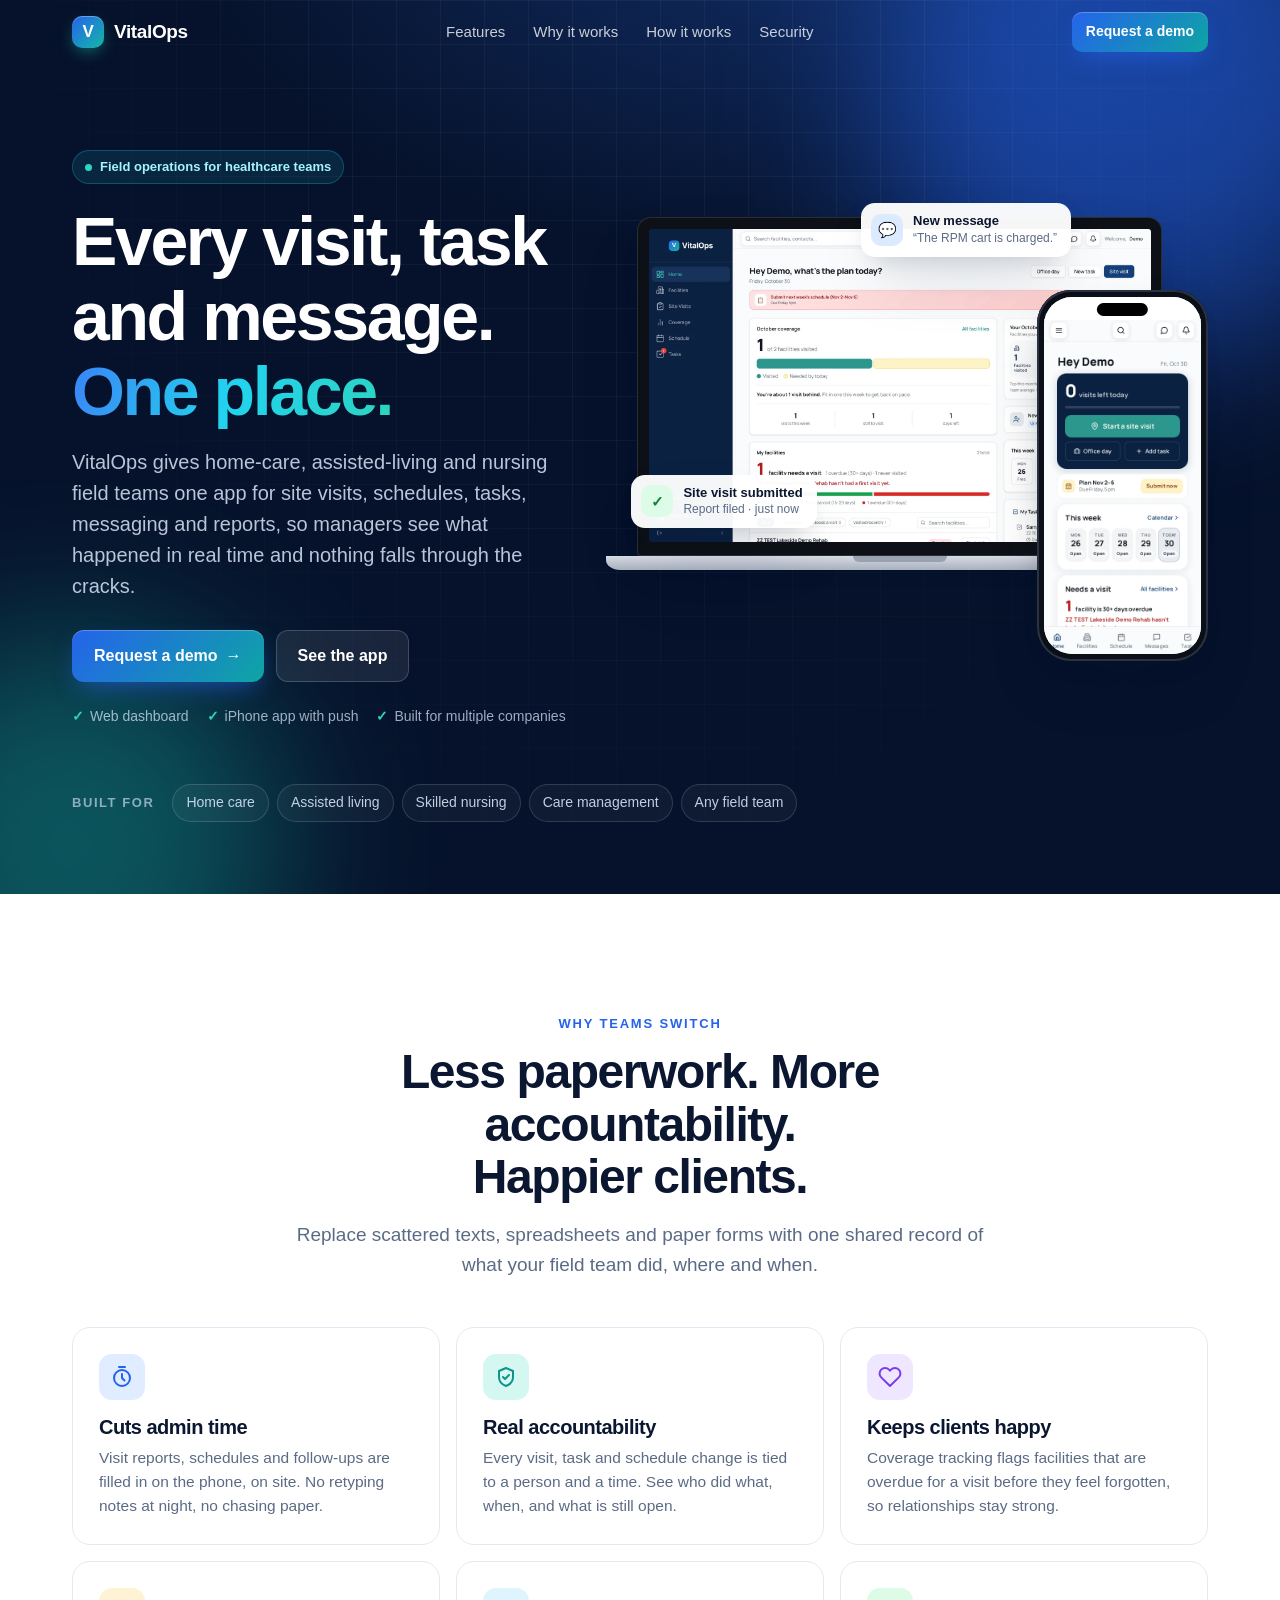
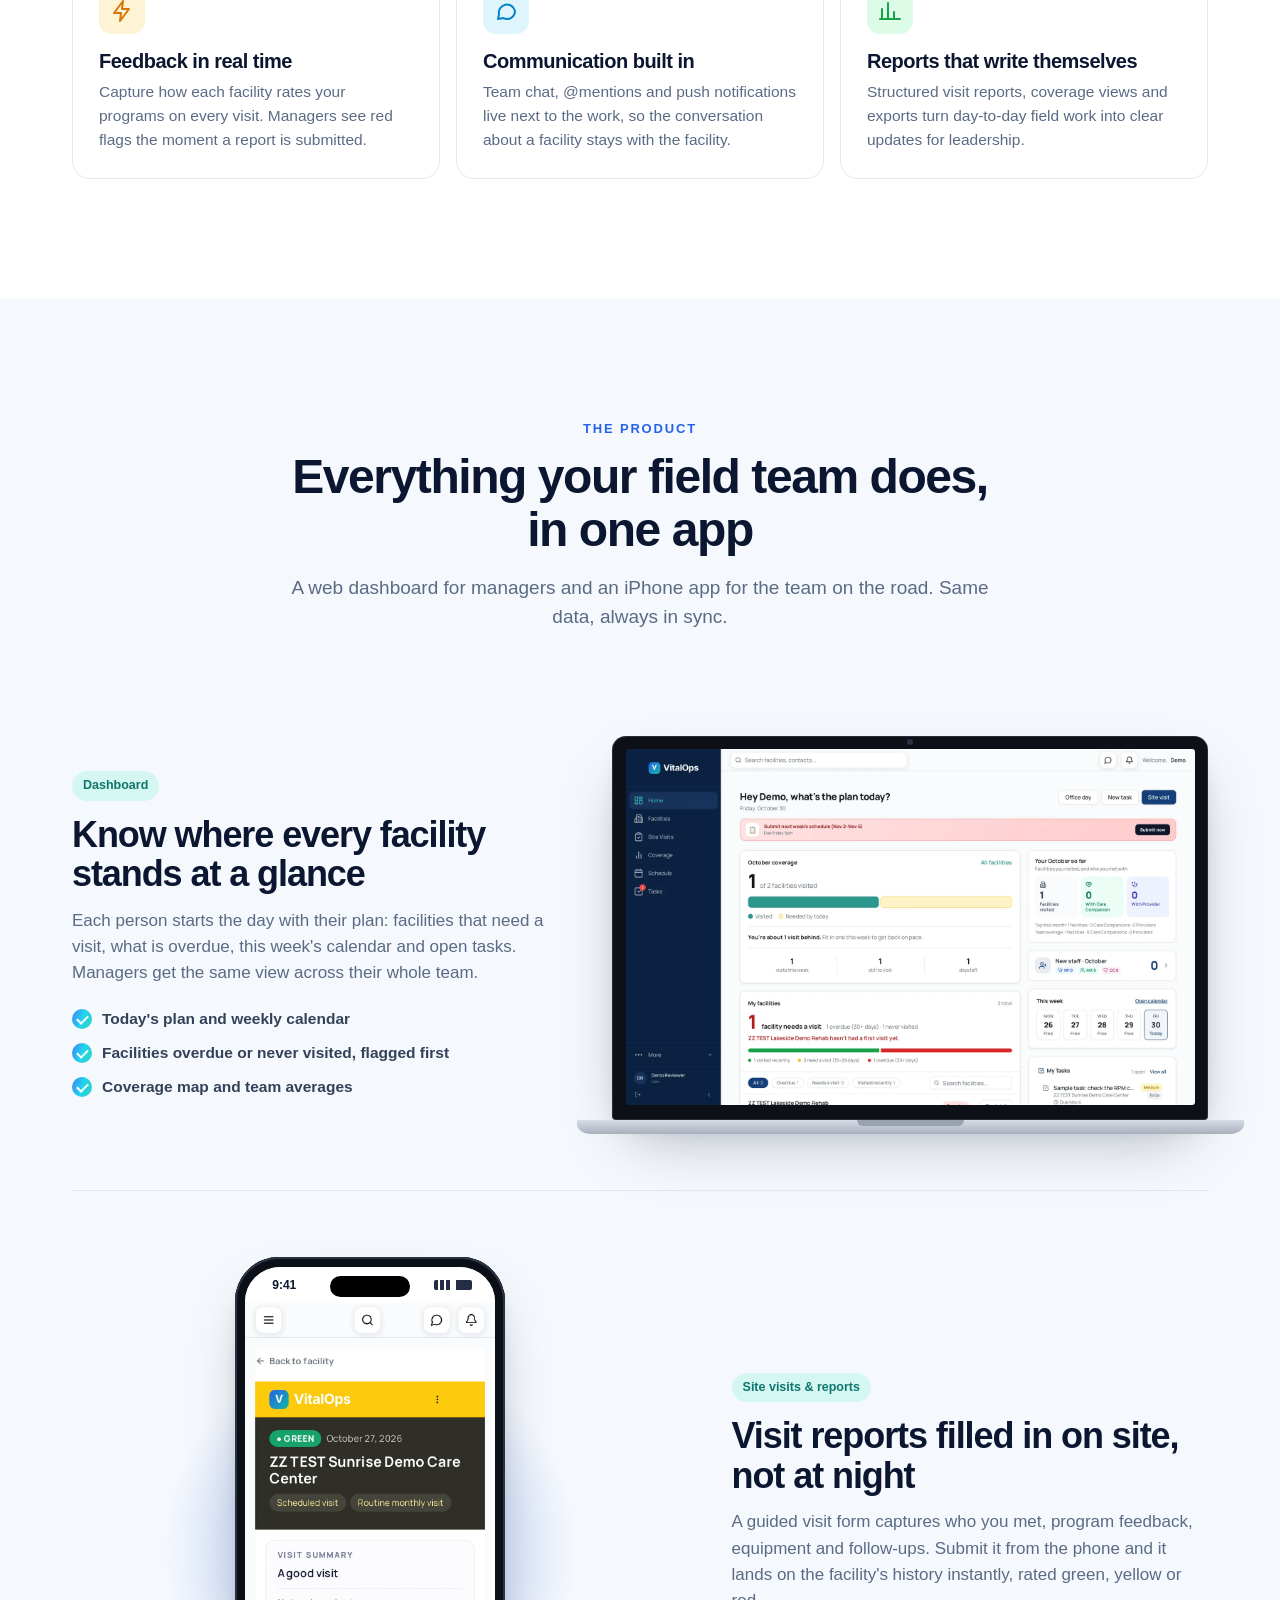
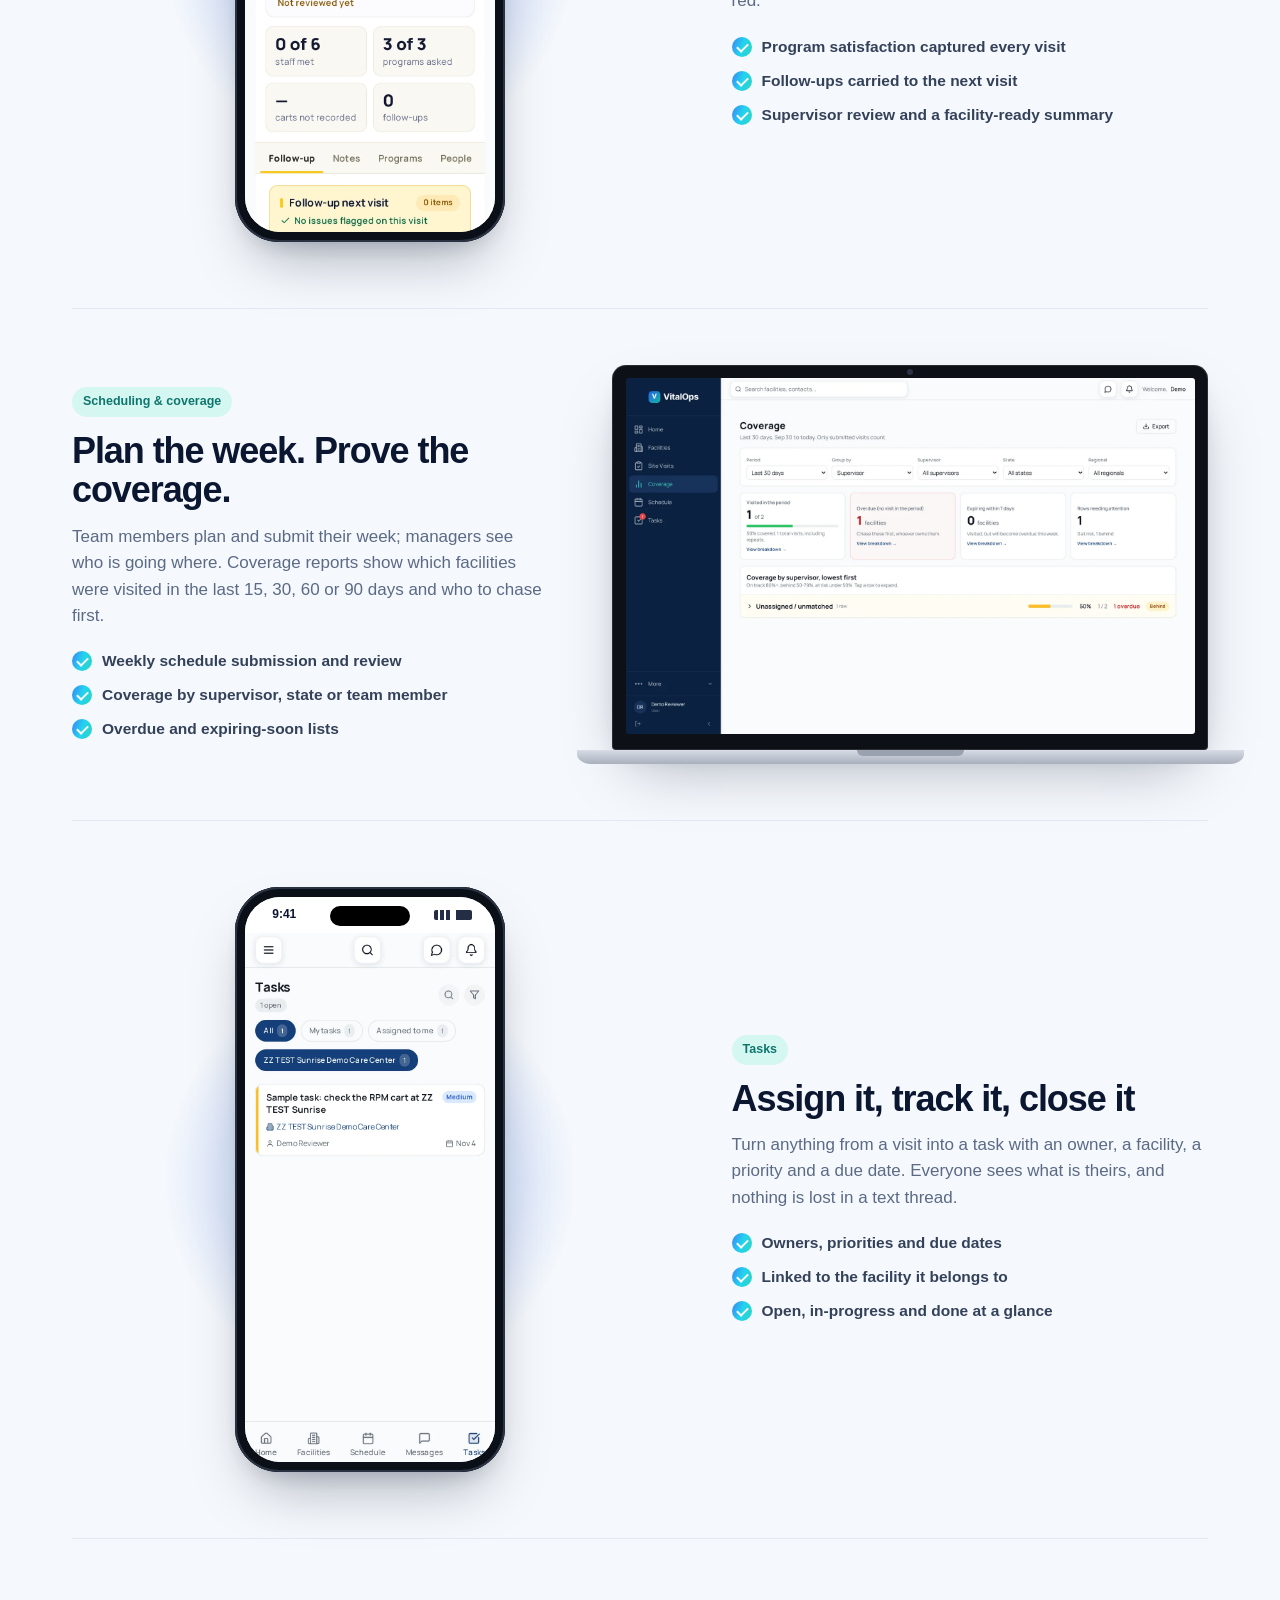
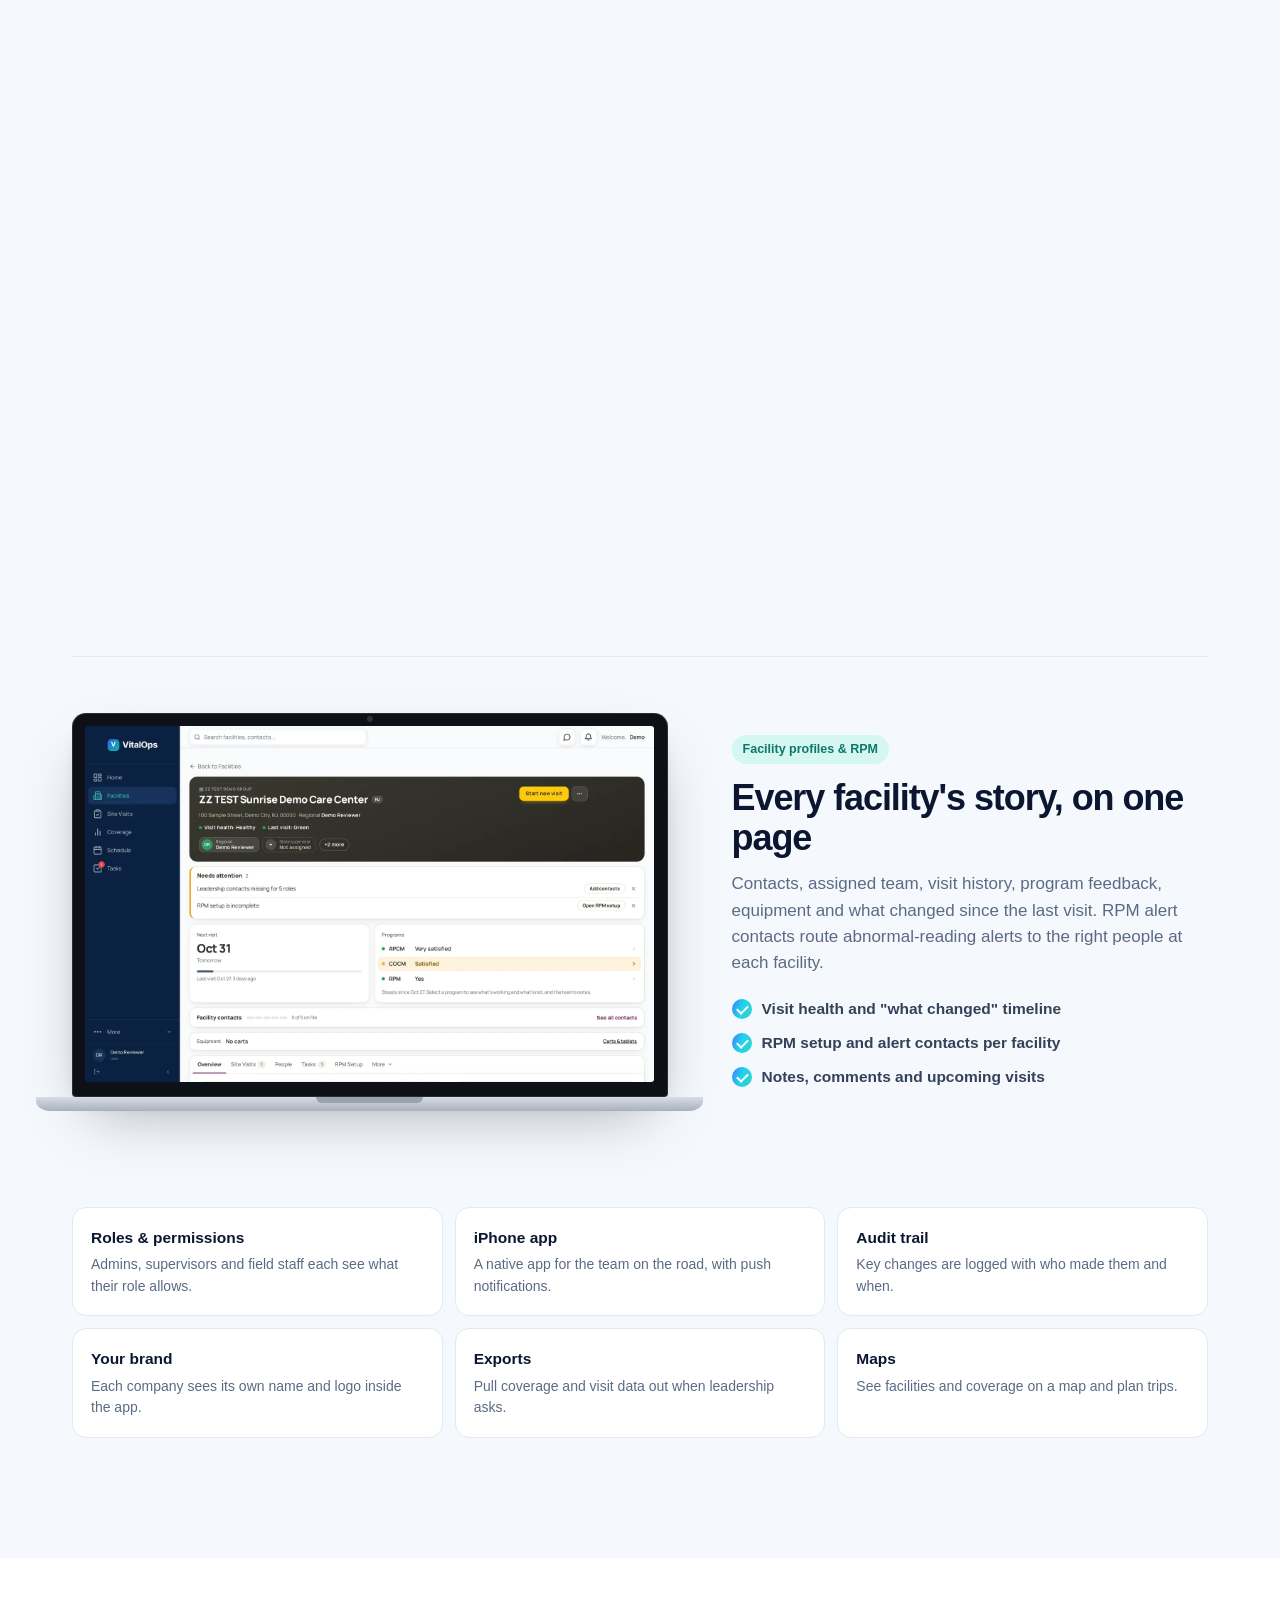
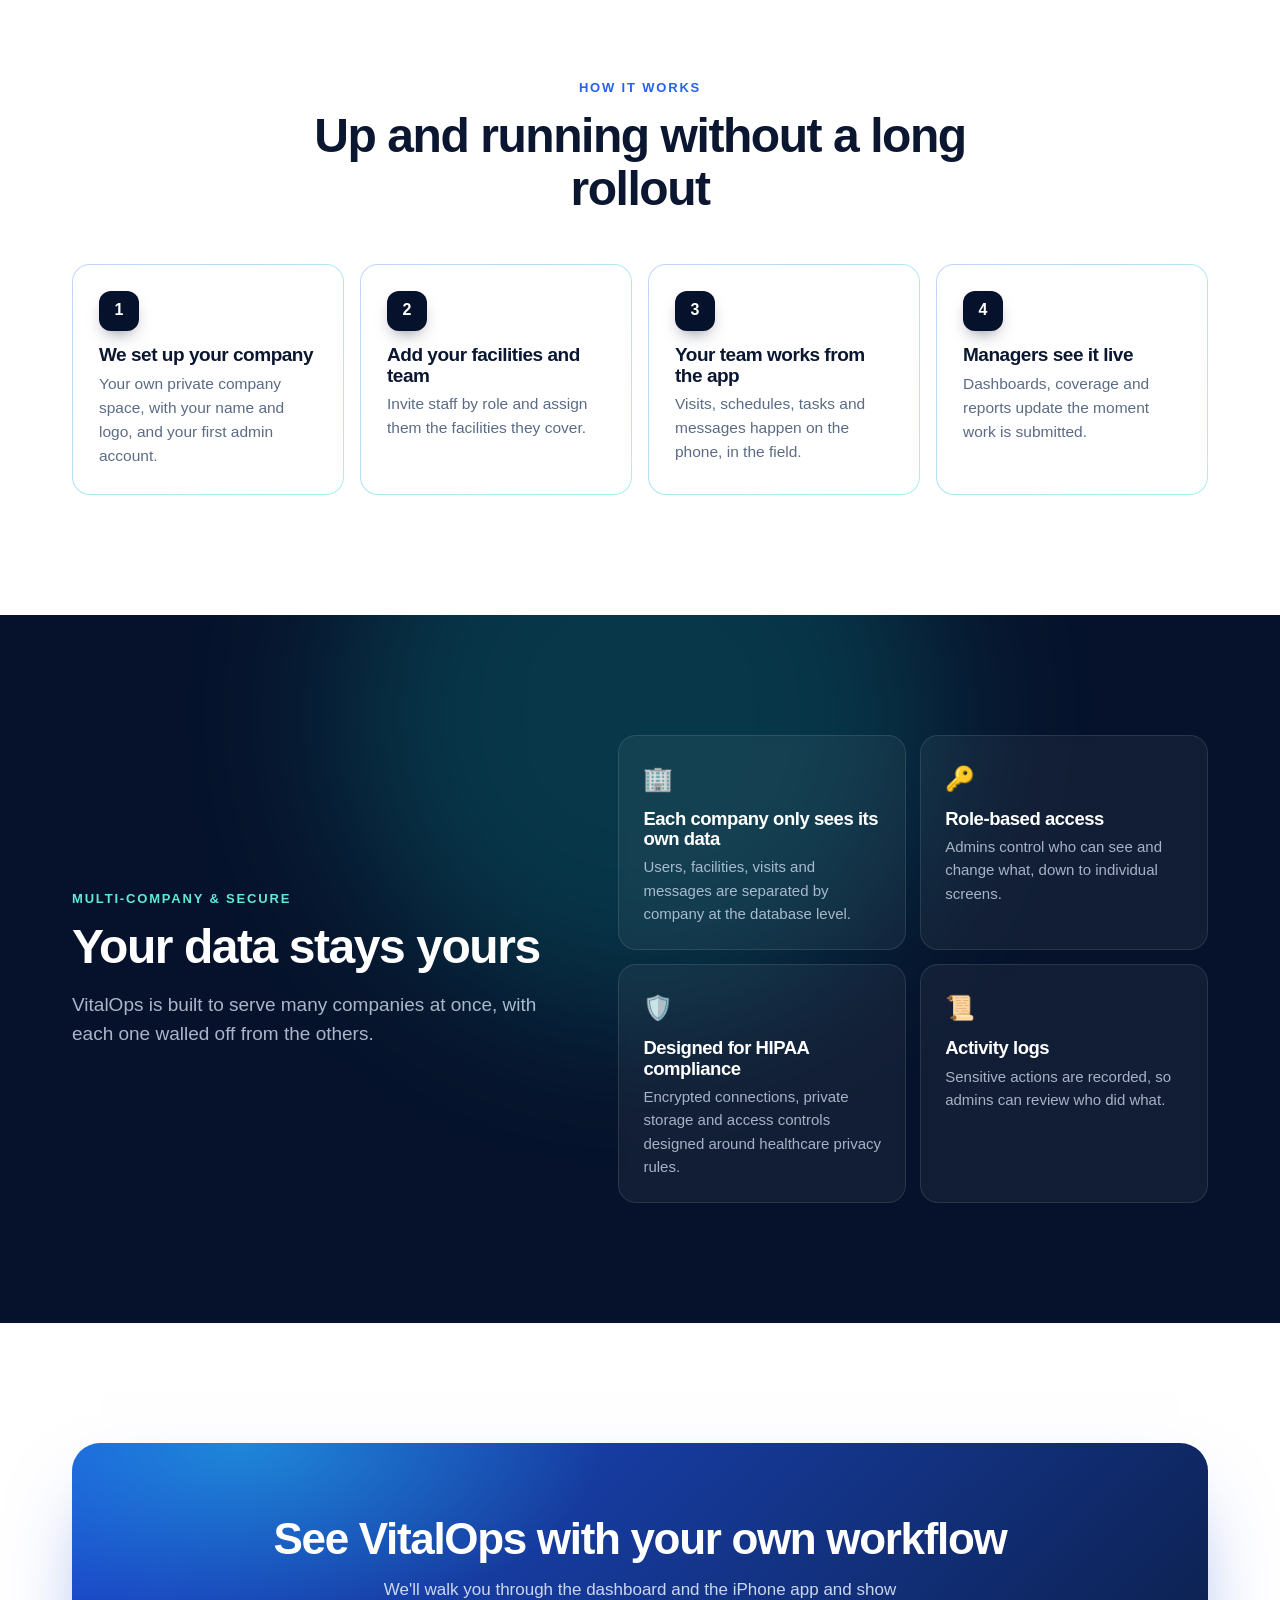
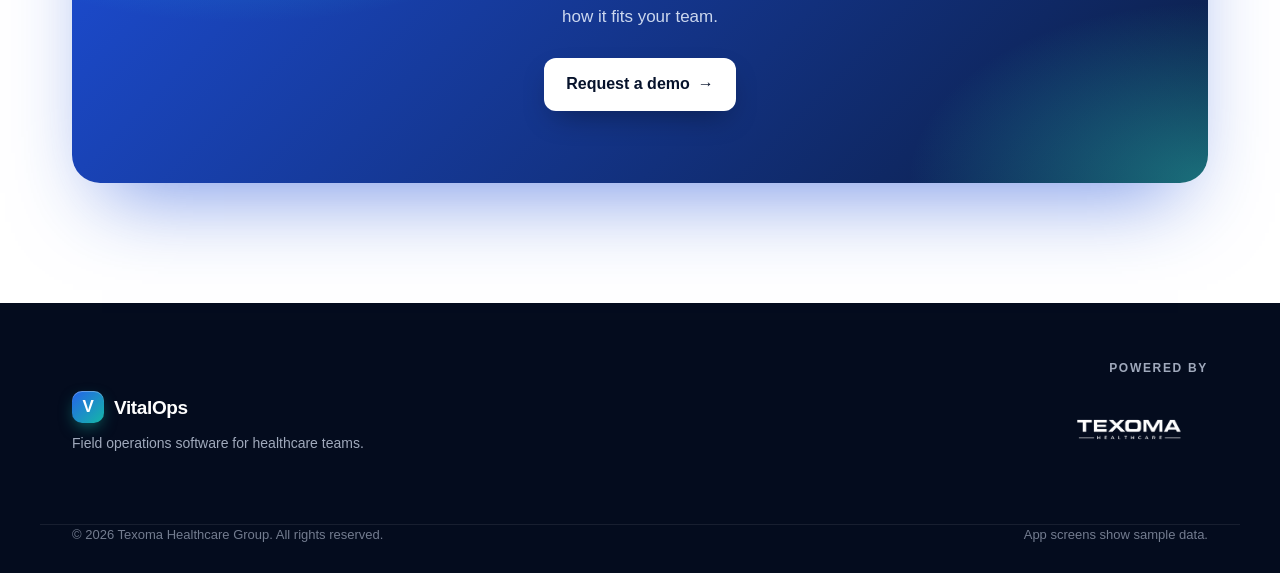
==== index.html @ dd28f668 "Marketing site" ====
<!doctype html>
<html lang="en">
<head>
<meta charset="utf-8">
<meta name="viewport" content="width=device-width, initial-scale=1, viewport-fit=cover">
<title>VitalOps — Field operations software for healthcare teams</title>
<meta name="description" content="VitalOps keeps site visits, schedules, tasks, messages and reports for healthcare field teams in one place. Powered by Texoma Healthcare Group.">
<meta property="og:title" content="Field operations software for healthcare teams">
<meta property="og:description" content="Site visits, schedules, tasks, messaging and reports for healthcare field teams, in one app.">
<meta property="og:image" content="https://shlomopinter-ops.github.io/vitalops-site/og.png">
<meta property="og:type" content="website">
<meta name="twitter:card" content="summary_large_image">
<meta name="theme-color" content="#06122b">
<link rel="icon" href="img/favicon.svg" type="image/svg+xml">
<link rel="stylesheet" href="styles.css">
<script src="config.js" defer></script>
<script src="script.js" defer></script>
</head>
<body>
<a class="skip" href="#main">Skip to content</a>

<header class="nav" id="top">
  <div class="wrap nav-in">
    <a class="brand" href="#top" aria-label="Home"><span class="mark" aria-hidden="true">V</span><span data-product>VitalOps</span></a>
    <nav class="nav-links" aria-label="Main">
      <a href="#features">Features</a>
      <a href="#benefits">Why it works</a>
      <a href="#how">How it works</a>
      <a href="#security">Security</a>
    </nav>
    <a class="btn btn-sm btn-primary js-demo" href="#demo">Request a demo</a>
  </div>
</header>

<main id="main">
<!-- HERO -->
<section class="hero">
  <div class="glow g1" aria-hidden="true"></div><div class="glow g2" aria-hidden="true"></div>
  <div class="grid-bg" aria-hidden="true"></div>
  <div class="wrap hero-in">
    <div class="hero-copy reveal">
      <p class="eyebrow"><span class="dot"></span>Field operations for healthcare teams</p>
      <h1>Every visit, task and message.<br><span class="grad">One place.</span></h1>
      <p class="lead"><span data-product>VitalOps</span> gives home-care, assisted-living and nursing field teams one app for site visits, schedules, tasks, messaging and reports, so managers see what happened in real time and nothing falls through the cracks.</p>
      <div class="cta-row">
        <a class="btn btn-primary js-demo" href="#demo">Request a demo <span aria-hidden="true">→</span></a>
        <a class="btn btn-ghost" href="#features">See the app</a>
      </div>
      <ul class="hero-points">
        <li>Web dashboard</li><li>iPhone app with push</li><li>Built for multiple companies</li>
      </ul>
    </div>
    <div class="hero-visual reveal d1">
      <figure class="laptop">
        <div class="laptop-screen"><img src="img/dash-home.webp" width="1600" height="1000" alt="The dashboard home screen: today's plan, monthly coverage, facilities that need a visit and open tasks"></div>
        <div class="laptop-base" aria-hidden="true"></div>
      </figure>
      <figure class="phone phone-hero">
        <div class="phone-screen"><div class="island" aria-hidden="true"></div><div class="status" aria-hidden="true"><span>9:41</span><span class="bars"></span></div><img src="img/m-home.webp" width="780" height="1688" alt="The iPhone app home screen with today's facilities and coverage"></div>
      </figure>
      <div class="float-card fc1" aria-hidden="true"><span class="fc-ic ok">✓</span><div><b>Site visit submitted</b><small>Report filed · just now</small></div></div>
      <div class="float-card fc2" aria-hidden="true"><span class="fc-ic msg">💬</span><div><b>New message</b><small>“The RPM cart is charged.”</small></div></div>
    </div>
  </div>
  <div class="wrap built-for reveal">
    <span>Built for</span>
    <ul><li>Home care</li><li>Assisted living</li><li>Skilled nursing</li><li>Care management</li><li>Any field team</li></ul>
  </div>
</section>

<!-- BENEFITS -->
<section class="section" id="benefits">
  <div class="wrap">
    <div class="head reveal">
      <p class="kicker">Why teams switch</p>
      <h2>Less paperwork. More accountability.<br class="br-d"> Happier clients.</h2>
      <p class="sub">Replace scattered texts, spreadsheets and paper forms with one shared record of what your field team did, where and when.</p>
    </div>
    <div class="benefits">
      <article class="b-card reveal">
        <div class="ic ic-blue" aria-hidden="true"><svg viewBox="0 0 24 24"><circle cx="12" cy="13" r="8"/><path d="M12 9v4l2.5 2.5M9 2h6"/></svg></div>
        <h3>Cuts admin time</h3>
        <p>Visit reports, schedules and follow-ups are filled in on the phone, on site. No retyping notes at night, no chasing paper.</p>
      </article>
      <article class="b-card reveal d1">
        <div class="ic ic-teal" aria-hidden="true"><svg viewBox="0 0 24 24"><path d="M9 12l2 2 4-4"/><path d="M12 3l7 3v6c0 4.5-3 7.5-7 9-4-1.5-7-4.5-7-9V6z"/></svg></div>
        <h3>Real accountability</h3>
        <p>Every visit, task and schedule change is tied to a person and a time. See who did what, when, and what is still open.</p>
      </article>
      <article class="b-card reveal d2">
        <div class="ic ic-violet" aria-hidden="true"><svg viewBox="0 0 24 24"><path d="M20.8 4.6a5.5 5.5 0 0 0-7.8 0L12 5.7l-1-1.1a5.5 5.5 0 1 0-7.8 7.8L12 21l8.8-8.6a5.5 5.5 0 0 0 0-7.8z"/></svg></div>
        <h3>Keeps clients happy</h3>
        <p>Coverage tracking flags facilities that are overdue for a visit before they feel forgotten, so relationships stay strong.</p>
      </article>
      <article class="b-card reveal">
        <div class="ic ic-amber" aria-hidden="true"><svg viewBox="0 0 24 24"><path d="M13 2L4 14h7l-1 8 9-12h-7z"/></svg></div>
        <h3>Feedback in real time</h3>
        <p>Capture how each facility rates your programs on every visit. Managers see red flags the moment a report is submitted.</p>
      </article>
      <article class="b-card reveal d1">
        <div class="ic ic-sky" aria-hidden="true"><svg viewBox="0 0 24 24"><path d="M21 12a8 8 0 0 1-11.6 7.1L4 20l1-4.6A8 8 0 1 1 21 12z"/></svg></div>
        <h3>Communication built in</h3>
        <p>Team chat, @mentions and push notifications live next to the work, so the conversation about a facility stays with the facility.</p>
      </article>
      <article class="b-card reveal d2">
        <div class="ic ic-green" aria-hidden="true"><svg viewBox="0 0 24 24"><path d="M4 20V10M10 20V4M16 20v-7M22 20H2"/></svg></div>
        <h3>Reports that write themselves</h3>
        <p>Structured visit reports, coverage views and exports turn day-to-day field work into clear updates for leadership.</p>
      </article>
    </div>
  </div>
</section>

<!-- FEATURES -->
<section class="section section-alt" id="features">
  <div class="wrap">
    <div class="head reveal">
      <p class="kicker">The product</p>
      <h2>Everything your field team does, in one app</h2>
      <p class="sub">A web dashboard for managers and an iPhone app for the team on the road. Same data, always in sync.</p>
    </div>

    <div class="feature">
      <div class="f-copy reveal">
        <span class="tag">Dashboard</span>
        <h3>Know where every facility stands at a glance</h3>
        <p>Each person starts the day with their plan: facilities that need a visit, what is overdue, this week's calendar and open tasks. Managers get the same view across their whole team.</p>
        <ul class="checks"><li>Today's plan and weekly calendar</li><li>Facilities overdue or never visited, flagged first</li><li>Coverage map and team averages</li></ul>
      </div>
      <figure class="laptop f-media reveal d1"><div class="laptop-screen"><img loading="lazy" src="img/dash-home.webp" width="1600" height="1000" alt="Dashboard showing coverage progress, facilities needing a visit and this week's calendar"></div><div class="laptop-base" aria-hidden="true"></div></figure>
    </div>

    <div class="feature rev">
      <div class="f-copy reveal">
        <span class="tag">Site visits &amp; reports</span>
        <h3>Visit reports filled in on site, not at night</h3>
        <p>A guided visit form captures who you met, program feedback, equipment and follow-ups. Submit it from the phone and it lands on the facility's history instantly, rated green, yellow or red.</p>
        <ul class="checks"><li>Program satisfaction captured every visit</li><li>Follow-ups carried to the next visit</li><li>Supervisor review and a facility-ready summary</li></ul>
      </div>
      <div class="f-media phones reveal d1">
        <figure class="phone"><div class="phone-screen"><div class="island" aria-hidden="true"></div><div class="status" aria-hidden="true"><span>9:41</span><span class="bars"></span></div><img loading="lazy" src="img/m-report.webp" width="780" height="1688" alt="A submitted site visit report rated green with program feedback"></div></figure>
      </div>
    </div>

    <div class="feature">
      <div class="f-copy reveal">
        <span class="tag">Scheduling &amp; coverage</span>
        <h3>Plan the week. Prove the coverage.</h3>
        <p>Team members plan and submit their week; managers see who is going where. Coverage reports show which facilities were visited in the last 15, 30, 60 or 90 days and who to chase first.</p>
        <ul class="checks"><li>Weekly schedule submission and review</li><li>Coverage by supervisor, state or team member</li><li>Overdue and expiring-soon lists</li></ul>
      </div>
      <figure class="laptop f-media reveal d1"><div class="laptop-screen"><img loading="lazy" src="img/dash-coverage.webp" width="1600" height="1000" alt="Coverage report showing facilities visited in the last 30 days and overdue facilities"></div><div class="laptop-base" aria-hidden="true"></div></figure>
    </div>

    <div class="feature rev">
      <div class="f-copy reveal">
        <span class="tag">Tasks</span>
        <h3>Assign it, track it, close it</h3>
        <p>Turn anything from a visit into a task with an owner, a facility, a priority and a due date. Everyone sees what is theirs, and nothing is lost in a text thread.</p>
        <ul class="checks"><li>Owners, priorities and due dates</li><li>Linked to the facility it belongs to</li><li>Open, in-progress and done at a glance</li></ul>
      </div>
      <div class="f-media phones reveal d1">
        <figure class="phone"><div class="phone-screen"><div class="island" aria-hidden="true"></div><div class="status" aria-hidden="true"><span>9:41</span><span class="bars"></span></div><img loading="lazy" src="img/m-tasks.webp" width="780" height="1688" alt="The tasks list on iPhone"></div></figure>
      </div>
    </div>

    <div class="feature">
      <div class="f-copy reveal">
        <span class="tag">Messaging &amp; notifications</span>
        <h3>Team chat and push alerts, right next to the work</h3>
        <p>Direct messages, @mentions on a facility, and notifications when something needs you. On iPhone, push notifications arrive like any text, and you can reply straight from the notification.</p>
        <ul class="checks"><li>One-to-one and team messaging</li><li>@mentions and comments on facilities</li><li>iPhone push notifications with quick reply</li></ul>
      </div>
      <div class="f-media phones reveal d1">
        <figure class="phone"><div class="phone-screen"><div class="island" aria-hidden="true"></div><div class="status" aria-hidden="true"><span>9:41</span><span class="bars"></span></div><img loading="lazy" src="img/m-messages.webp" width="780" height="1688" alt="A message thread in the iPhone app"></div></figure>
        <div class="push" aria-hidden="true"><span class="push-app"><span class="mark mark-xs">V</span></span><div><b><span data-product>VitalOps</span></b><small>now</small><p><strong>Sam Sample</strong> The sample RPM cart is charged.</p></div></div>
      </div>
    </div>

    <div class="feature rev">
      <div class="f-copy reveal">
        <span class="tag">Facility profiles &amp; RPM</span>
        <h3>Every facility's story, on one page</h3>
        <p>Contacts, assigned team, visit history, program feedback, equipment and what changed since the last visit. RPM alert contacts route abnormal-reading alerts to the right people at each facility.</p>
        <ul class="checks"><li>Visit health and "what changed" timeline</li><li>RPM setup and alert contacts per facility</li><li>Notes, comments and upcoming visits</li></ul>
      </div>
      <figure class="laptop f-media reveal d1"><div class="laptop-screen"><img loading="lazy" src="img/dash-facility.webp" width="1600" height="1000" alt="A facility profile with visit health, assigned team, programs and RPM setup"></div><div class="laptop-base" aria-hidden="true"></div></figure>
    </div>

    <div class="mini-grid">
      <div class="mini reveal"><b>Roles &amp; permissions</b><p>Admins, supervisors and field staff each see what their role allows.</p></div>
      <div class="mini reveal d1"><b>iPhone app</b><p>A native app for the team on the road, with push notifications.</p></div>
      <div class="mini reveal d2"><b>Audit trail</b><p>Key changes are logged with who made them and when.</p></div>
      <div class="mini reveal"><b>Your brand</b><p>Each company sees its own name and logo inside the app.</p></div>
      <div class="mini reveal d1"><b>Exports</b><p>Pull coverage and visit data out when leadership asks.</p></div>
      <div class="mini reveal d2"><b>Maps</b><p>See facilities and coverage on a map and plan trips.</p></div>
    </div>
  </div>
</section>

<!-- HOW IT WORKS -->
<section class="section" id="how">
  <div class="wrap">
    <div class="head reveal">
      <p class="kicker">How it works</p>
      <h2>Up and running without a long rollout</h2>
    </div>
    <ol class="steps">
      <li class="step reveal"><span class="num">1</span><h3>We set up your company</h3><p>Your own private company space, with your name and logo, and your first admin account.</p></li>
      <li class="step reveal d1"><span class="num">2</span><h3>Add your facilities and team</h3><p>Invite staff by role and assign them the facilities they cover.</p></li>
      <li class="step reveal d2"><span class="num">3</span><h3>Your team works from the app</h3><p>Visits, schedules, tasks and messages happen on the phone, in the field.</p></li>
      <li class="step reveal d3"><span class="num">4</span><h3>Managers see it live</h3><p>Dashboards, coverage and reports update the moment work is submitted.</p></li>
    </ol>
  </div>
</section>

<!-- SECURITY -->
<section class="section section-dark" id="security">
  <div class="glow g3" aria-hidden="true"></div>
  <div class="wrap sec-in">
    <div class="sec-copy reveal">
      <p class="kicker light">Multi-company &amp; secure</p>
      <h2>Your data stays yours</h2>
      <p class="sub light"><span data-product>VitalOps</span> is built to serve many companies at once, with each one walled off from the others.</p>
    </div>
    <div class="sec-grid">
      <div class="sec-card reveal"><span class="sec-ic">🏢</span><h3>Each company only sees its own data</h3><p>Users, facilities, visits and messages are separated by company at the database level.</p></div>
      <div class="sec-card reveal d1"><span class="sec-ic">🔑</span><h3>Role-based access</h3><p>Admins control who can see and change what, down to individual screens.</p></div>
      <div class="sec-card reveal d2"><span class="sec-ic">🛡️</span><h3>Designed for HIPAA compliance</h3><p>Encrypted connections, private storage and access controls designed around healthcare privacy rules.</p></div>
      <div class="sec-card reveal d3"><span class="sec-ic">📜</span><h3>Activity logs</h3><p>Sensitive actions are recorded, so admins can review who did what.</p></div>
    </div>
  </div>
</section>

<!-- CTA -->
<section class="section cta" id="demo">
  <div class="wrap">
    <div class="cta-card reveal">
      <h2>See <span data-product>VitalOps</span> with your own workflow</h2>
      <p>We'll walk you through the dashboard and the iPhone app and show how it fits your team.</p>
      <a class="btn btn-white js-demo js-demo-main" href="#demo">Request a demo <span aria-hidden="true">→</span></a>
      <p class="cta-note" id="demo-note" hidden>Demo booking opens soon.</p>
    </div>
  </div>
</section>
</main>

<footer class="footer">
  <div class="wrap foot-in">
    <div class="foot-brand">
      <a class="brand brand-light" href="#top"><span class="mark" aria-hidden="true">V</span><span data-product>VitalOps</span></a>
      <p>Field operations software for healthcare teams.</p>
    </div>
    <div class="powered">
      <span>Powered by</span>
      <img src="img/texoma-logo-white.png" width="360" height="245" alt="Texoma Healthcare Group">
      <span class="powered-name" data-powered>Texoma Healthcare Group</span>
    </div>
  </div>
  <div class="wrap foot-bottom"><span>© <span id="yr">2026</span> <span data-powered>Texoma Healthcare Group</span>. All rights reserved.</span><span>App screens show sample data.</span></div>
</footer>
</body>
</html>
---- styles.css ----
:root{
  --ink:#0b1630; --ink2:#334159; --mut:#5b6b85; --line:#e3e9f2; --bg:#ffffff; --bg2:#f5f8fc;
  --navy:#06122b; --navy2:#0b1d42; --blue:#2563eb; --blue2:#3b82f6; --teal:#14b8a6; --cyan:#22d3ee;
  --grad:linear-gradient(110deg,#3b82f6 0%,#22d3ee 50%,#2dd4bf 100%);
  --r:18px; --shadow:0 30px 60px -20px rgba(6,18,43,.35),0 12px 24px -12px rgba(6,18,43,.2);
}
*{box-sizing:border-box}
html{scroll-behavior:smooth;-webkit-text-size-adjust:100%}
body{margin:0;font-family:-apple-system,BlinkMacSystemFont,"SF Pro Text","Segoe UI",Inter,Roboto,Helvetica,Arial,sans-serif;color:var(--ink);background:var(--bg);line-height:1.55;-webkit-font-smoothing:antialiased;overflow-x:hidden}
img{max-width:100%;display:block}
a{color:inherit}
h1,h2,h3{letter-spacing:-.025em;line-height:1.1;margin:0}
p{margin:0}
.wrap{width:100%;max-width:1200px;margin:0 auto;padding:0 20px}
.skip{position:absolute;left:-999px;top:8px;background:#fff;color:var(--ink);padding:8px 12px;border-radius:8px;z-index:100}
.skip:focus{left:8px}
:focus-visible{outline:3px solid #60a5fa;outline-offset:3px;border-radius:6px}

/* NAV */
.nav{position:fixed;top:0;left:0;right:0;z-index:50;transition:background .3s,box-shadow .3s,backdrop-filter .3s;padding-top:env(safe-area-inset-top)}
.nav.scrolled{background:rgba(6,18,43,.78);backdrop-filter:saturate(160%) blur(14px);-webkit-backdrop-filter:saturate(160%) blur(14px);box-shadow:0 1px 0 rgba(255,255,255,.08)}
.nav-in{display:flex;align-items:center;justify-content:space-between;height:64px;gap:16px}
.brand{display:inline-flex;align-items:center;gap:10px;font-weight:750;font-size:19px;color:#fff;text-decoration:none;letter-spacing:-.02em}
.mark{width:32px;height:32px;border-radius:10px;background:linear-gradient(135deg,#2563eb,#14b8a6);display:inline-grid;place-items:center;color:#fff;font-weight:800;font-size:17px;box-shadow:0 6px 16px -4px rgba(20,184,166,.6),inset 0 1px 0 rgba(255,255,255,.3)}
.mark-xs{width:22px;height:22px;font-size:12px;border-radius:6px;box-shadow:none}
.nav-links{display:none;gap:28px}
.nav-links a{color:rgba(255,255,255,.78);text-decoration:none;font-size:15px;font-weight:500;transition:color .2s}
.nav-links a:hover{color:#fff}

/* BUTTONS */
.btn{display:inline-flex;align-items:center;justify-content:center;gap:8px;font-weight:650;font-size:16px;text-decoration:none;border-radius:12px;padding:14px 22px;transition:transform .2s,box-shadow .2s,background .2s;white-space:nowrap}
.btn:hover{transform:translateY(-1px)}
.btn-sm{padding:9px 14px;font-size:14px;border-radius:10px}
.btn-primary{background:linear-gradient(135deg,#2563eb,#0ea5a4);color:#fff;box-shadow:0 10px 24px -8px rgba(37,99,235,.7),inset 0 1px 0 rgba(255,255,255,.25)}
.btn-primary:hover{box-shadow:0 14px 30px -8px rgba(37,99,235,.85),inset 0 1px 0 rgba(255,255,255,.25)}
.btn-ghost{color:#fff;background:rgba(255,255,255,.08);box-shadow:inset 0 0 0 1px rgba(255,255,255,.18)}
.btn-ghost:hover{background:rgba(255,255,255,.14)}
.btn-white{background:#fff;color:var(--navy);box-shadow:0 12px 30px -10px rgba(0,0,0,.4)}

/* HERO */
.hero{position:relative;background:radial-gradient(1200px 600px at 70% -10%,#12306b 0%,transparent 60%),var(--navy);color:#fff;padding:calc(104px + env(safe-area-inset-top)) 0 56px;overflow:hidden;isolation:isolate}
.grid-bg{position:absolute;inset:0;z-index:-1;background-image:linear-gradient(rgba(255,255,255,.045) 1px,transparent 1px),linear-gradient(90deg,rgba(255,255,255,.045) 1px,transparent 1px);background-size:44px 44px;mask-image:radial-gradient(ellipse at 50% 0%,#000 30%,transparent 75%);-webkit-mask-image:radial-gradient(ellipse at 50% 0%,#000 30%,transparent 75%)}
.glow{position:absolute;border-radius:50%;filter:blur(80px);z-index:-1;opacity:.55;pointer-events:none}
.g1{width:520px;height:520px;background:#2563eb;top:-160px;right:-120px;animation:drift 14s ease-in-out infinite alternate}
.g2{width:420px;height:420px;background:#14b8a6;bottom:-160px;left:-140px;opacity:.4;animation:drift 18s ease-in-out infinite alternate-reverse}
@keyframes drift{to{transform:translate(-40px,30px) scale(1.08)}}
.hero-in{display:grid;gap:44px}
.eyebrow{display:inline-flex;align-items:center;gap:8px;font-size:13px;font-weight:600;color:#a5f3fc;background:rgba(34,211,238,.1);border:1px solid rgba(34,211,238,.25);padding:6px 12px;border-radius:999px;margin-bottom:20px}
.dot{width:7px;height:7px;border-radius:50%;background:#2dd4bf;box-shadow:0 0 0 0 rgba(45,212,191,.7);animation:pulse 2s infinite}
@keyframes pulse{70%{box-shadow:0 0 0 8px rgba(45,212,191,0)}100%{box-shadow:0 0 0 0 rgba(45,212,191,0)}}
h1{font-size:clamp(38px,9.6vw,68px);font-weight:800;letter-spacing:-.035em}
.grad{background:var(--grad);-webkit-background-clip:text;background-clip:text;color:transparent}
.lead{margin-top:18px;font-size:clamp(17px,2.2vw,20px);color:rgba(226,236,255,.82);max-width:580px}
.cta-row{display:flex;flex-wrap:wrap;gap:12px;margin-top:28px}
.hero-points{display:flex;flex-wrap:wrap;gap:8px 18px;list-style:none;padding:0;margin:24px 0 0;font-size:14px;color:rgba(226,236,255,.7)}
.hero-points li::before{content:"✓";color:#2dd4bf;font-weight:700;margin-right:6px}
.hero-visual{position:relative;padding-bottom:16%}
.hero-visual .laptop{width:92%}

.float-card{position:absolute;display:flex;align-items:center;gap:10px;background:rgba(255,255,255,.96);color:var(--ink);border-radius:14px;padding:10px 14px 10px 10px;box-shadow:var(--shadow);font-size:13px;line-height:1.3;animation:bob 6s ease-in-out infinite}
.float-card b{display:block;font-size:13px}
.float-card small{color:var(--mut);font-size:12px}
.fc-ic{width:32px;height:32px;border-radius:10px;display:grid;place-items:center;font-size:15px;flex:none}
.fc-ic.ok{background:#dcfce7;color:#15803d;font-weight:800}
.fc-ic.msg{background:#dbeafe}
.fc1{left:-6px;top:58%}
.fc2{right:24%;top:-14px;animation-delay:-3s}
@keyframes bob{50%{transform:translateY(-8px)}}
.built-for{display:flex;flex-direction:column;gap:12px;margin-top:56px;color:rgba(226,236,255,.6);font-size:13px;text-transform:uppercase;letter-spacing:.12em;font-weight:600}
.built-for ul{display:flex;flex-wrap:wrap;gap:8px;list-style:none;margin:0;padding:0}
.built-for li{text-transform:none;letter-spacing:0;font-size:14px;color:rgba(226,236,255,.85);border:1px solid rgba(255,255,255,.14);background:rgba(255,255,255,.04);padding:7px 13px;border-radius:999px;font-weight:500}

/* DEVICES */
.laptop{margin:0;position:relative}
.laptop-screen{background:#0d1117;border-radius:14px 14px 4px 4px;padding:2.2% 2.2% 2.6%;box-shadow:var(--shadow),inset 0 0 0 1px rgba(255,255,255,.12);position:relative}
.laptop-screen::before{content:"";position:absolute;top:.9%;left:50%;width:6px;height:6px;margin-left:-3px;border-radius:50%;background:#2a3140}
.laptop-screen img{border-radius:3px;width:100%;height:auto;aspect-ratio:16/10;object-fit:cover;object-position:top}
.laptop-base{height:14px;margin:0 -6%;background:linear-gradient(#d7dce5,#a9b0bd);border-radius:0 0 14px 14px/0 0 10px 10px;position:relative;box-shadow:0 18px 30px -12px rgba(6,18,43,.45)}
.laptop-base::before{content:"";position:absolute;left:50%;top:0;width:16%;height:6px;margin-left:-8%;background:#9aa2b0;border-radius:0 0 8px 8px}
.phone{margin:0;width:100%;max-width:280px;aspect-ratio:9/19.5;background:#0b0f17;border-radius:44px;padding:10px;box-shadow:var(--shadow),inset 0 0 0 2px #2b3342,inset 0 0 0 4px #0b0f17;position:relative}
.phone-screen{position:relative;width:100%;height:100%;border-radius:35px;overflow:hidden;background:#fff}
.phone-screen img{position:absolute;top:6.2%;left:0;width:100%;height:auto}
.status{position:absolute;top:0;left:0;right:0;height:6.4%;display:flex;justify-content:space-between;align-items:center;padding:0 9% 0 11%;font-size:12px;font-weight:650;color:#0b1630;z-index:2;background:#fff}
.bars{width:38px;height:10px;background:linear-gradient(90deg,#0b1630 0 4px,transparent 4px 6px,#0b1630 6px 10px,transparent 10px 12px,#0b1630 12px 16px,transparent 16px 22px,#0b1630 22px 38px);border-radius:2px;opacity:.9}
.island{position:absolute;top:1.6%;left:50%;width:32%;height:3.6%;transform:translateX(-50%);background:#000;border-radius:20px;z-index:3}
.hero .phone{border-radius:34px;padding:7px}
.hero .phone-screen{border-radius:28px}
.hero .status span{display:none}

.hero-visual .phone-hero{position:absolute;right:0;bottom:0;width:30%;max-width:230px}
/* SECTIONS */
.section{padding:88px 0;position:relative}
.section-alt{background:var(--bg2)}
.head{max-width:720px;margin:0 auto 48px;text-align:center}
.kicker{font-size:13px;font-weight:700;text-transform:uppercase;letter-spacing:.14em;color:var(--blue);margin-bottom:12px}
.kicker.light{color:#5eead4}
h2{font-size:clamp(30px,6.4vw,48px);font-weight:800;letter-spacing:-.03em}
.sub{margin-top:16px;font-size:clamp(16px,2vw,19px);color:var(--mut)}
.sub.light{color:rgba(226,236,255,.75)}
.br-d{display:none}

.benefits{display:grid;gap:16px}
.b-card{background:#fff;border:1px solid var(--line);border-radius:var(--r);padding:26px;transition:transform .25s,box-shadow .25s,border-color .25s}
.b-card:hover{transform:translateY(-3px);box-shadow:0 20px 40px -24px rgba(11,22,48,.35);border-color:#cfdbea}
.b-card h3{font-size:20px;margin:16px 0 8px}
.b-card p{color:var(--mut);font-size:15.5px}
.ic{width:46px;height:46px;border-radius:13px;display:grid;place-items:center}
.ic svg{width:24px;height:24px;fill:none;stroke:currentColor;stroke-width:2;stroke-linecap:round;stroke-linejoin:round}
.ic-blue{background:#e0ecff;color:#2563eb}.ic-teal{background:#d5f7f1;color:#0d9488}.ic-violet{background:#efe7ff;color:#7c3aed}
.ic-amber{background:#fff3d6;color:#d97706}.ic-sky{background:#dff5fd;color:#0284c7}.ic-green{background:#dcfce7;color:#16a34a}

.feature{display:grid;gap:36px;align-items:center;padding:36px 0}
.feature + .feature{border-top:1px solid var(--line)}
.tag{display:inline-block;font-size:12.5px;font-weight:700;color:#0f766e;background:#d5f7f1;padding:5px 11px;border-radius:999px;margin-bottom:14px}
.f-copy h3{font-size:clamp(26px,4.6vw,36px);font-weight:800;letter-spacing:-.03em}
.f-copy p{margin-top:14px;color:var(--mut);font-size:17px}
.checks{list-style:none;padding:0;margin:20px 0 0;display:grid;gap:10px}
.checks li{position:relative;padding-left:30px;font-weight:550;color:var(--ink2);font-size:15.5px}
.checks li::before{content:"";position:absolute;left:0;top:2px;width:20px;height:20px;border-radius:50%;background:var(--grad)}
.checks li::after{content:"";position:absolute;left:7px;top:6px;width:5px;height:9px;border:solid #fff;border-width:0 2px 2px 0;transform:rotate(45deg)}
.f-media{width:100%}
.phones{position:relative;display:flex;justify-content:center;padding:10px 0}
.phones::before{content:"";position:absolute;width:70%;aspect-ratio:1;border-radius:50%;background:radial-gradient(circle,rgba(34,211,238,.28),rgba(37,99,235,.12) 50%,transparent 70%);top:50%;left:50%;transform:translate(-50%,-50%);z-index:0}
.phones .phone{z-index:1;max-width:270px}
.push{position:absolute;z-index:2;top:16%;left:50%;transform:translateX(-50%);width:min(320px,92%);display:flex;gap:10px;align-items:flex-start;background:rgba(245,247,250,.9);backdrop-filter:blur(16px);-webkit-backdrop-filter:blur(16px);border-radius:20px;padding:12px 14px;box-shadow:0 18px 40px -14px rgba(6,18,43,.45);font-size:13.5px;line-height:1.35;animation:pushin 1s .2s both}
.push b{font-size:12.5px;text-transform:uppercase;letter-spacing:.04em;color:#475569}
.push small{float:right;color:#64748b;font-size:12px}
.push p{margin-top:2px;color:#0b1630}
.push-app{flex:none;padding-top:2px}
@keyframes pushin{from{opacity:0;transform:translate(-50%,-14px)}}

.mini-grid{display:grid;grid-template-columns:1fr 1fr;gap:12px;margin-top:40px}
.mini{background:#fff;border:1px solid var(--line);border-radius:14px;padding:18px}
.mini b{display:block;font-size:15.5px;margin-bottom:4px}
.mini p{font-size:14px;color:var(--mut)}

.steps{list-style:none;padding:0;margin:0;display:grid;gap:16px;counter-reset:s}
.step{position:relative;background:linear-gradient(#fff,#fff) padding-box,linear-gradient(135deg,#bfd4ff,#a7f3e8) border-box;border:1px solid transparent;border-radius:var(--r);padding:26px}
.num{display:grid;place-items:center;width:40px;height:40px;border-radius:12px;background:var(--navy);color:#fff;font-weight:800;margin-bottom:14px;box-shadow:0 8px 18px -8px rgba(6,18,43,.6)}
.step h3{font-size:19px;margin-bottom:6px}
.step p{color:var(--mut);font-size:15.5px}

.section-dark{background:var(--navy);color:#fff;overflow:hidden;isolation:isolate}
.g3{width:600px;height:600px;background:#0ea5a4;opacity:.25;top:-200px;left:50%;margin-left:-300px}
.sec-in{display:grid;gap:40px}
.sec-grid{display:grid;gap:14px}
.sec-card{background:rgba(255,255,255,.05);border:1px solid rgba(255,255,255,.1);border-radius:var(--r);padding:24px;backdrop-filter:blur(6px)}
.sec-ic{font-size:24px}
.sec-card h3{font-size:18.5px;margin:12px 0 6px}
.sec-card p{color:rgba(226,236,255,.72);font-size:15px}

.cta{padding:72px 0 96px}
.cta-card{position:relative;overflow:hidden;border-radius:28px;padding:48px 24px;text-align:center;color:#fff;background:radial-gradient(600px 300px at 15% 0%,rgba(34,211,238,.45),transparent 60%),radial-gradient(500px 300px at 100% 100%,rgba(45,212,191,.45),transparent 60%),linear-gradient(135deg,#1d4ed8,#0b1d42);box-shadow:0 40px 80px -30px rgba(29,78,216,.6)}
.cta-card h2{font-size:clamp(28px,6vw,44px)}
.cta-card p{margin:14px auto 28px;max-width:520px;color:rgba(235,243,255,.85);font-size:17px}
.cta-card .cta-note{margin:16px auto 0;font-size:14.5px;color:#d9f7f2}

.footer{background:#040c1e;color:rgba(226,236,255,.7);padding:56px 0 28px;font-size:14px}
.foot-in{display:grid;gap:32px;align-items:center}
.foot-brand p{margin-top:10px}
.powered{display:flex;flex-direction:column;gap:8px;align-items:flex-start}
.powered>span:first-child{font-size:12px;text-transform:uppercase;letter-spacing:.14em;font-weight:600}
.powered img{width:150px;height:auto}
.powered-name{position:absolute;width:1px;height:1px;overflow:hidden;clip:rect(0 0 0 0)}
.foot-bottom{display:flex;flex-wrap:wrap;gap:8px 24px;justify-content:space-between;border-top:1px solid rgba(255,255,255,.08);margin-top:36px;padding-top:20px;font-size:13px;color:rgba(226,236,255,.5)}

/* REVEAL */
.js .reveal{opacity:0;transform:translateY(24px);transition:opacity .8s cubic-bezier(.2,.7,.2,1),transform .8s cubic-bezier(.2,.7,.2,1)}
.js .reveal.in{opacity:1;transform:none}
.js .d1{transition-delay:.08s}.js .d2{transition-delay:.16s}.js .d3{transition-delay:.24s}

@media (max-width:979px){
  .phones{max-height:560px;overflow:hidden;-webkit-mask-image:linear-gradient(#000 82%,transparent);mask-image:linear-gradient(#000 82%,transparent)}
  .phones .phone{max-width:290px}
}
@media (max-width:420px){.mini{padding:16px}.mini p{font-size:13.5px}}
@media (min-width:640px){
  .wrap{padding:0 32px}
  .benefits{grid-template-columns:1fr 1fr}
  .steps{grid-template-columns:1fr 1fr}
  .sec-grid{grid-template-columns:1fr 1fr}
  .mini-grid{grid-template-columns:repeat(3,1fr)}
  .built-for{flex-direction:row;align-items:center;gap:18px}
}
@media (min-width:980px){
  .nav-links{display:flex}
  .hero{padding:150px 0 72px}
  .hero-in{grid-template-columns:1fr 1.12fr;align-items:center;gap:56px}
  .benefits{grid-template-columns:repeat(3,1fr)}
  .feature{grid-template-columns:1fr 1.25fr;gap:64px;padding:56px 0}
  .feature.rev{grid-template-columns:1.25fr 1fr}
  .feature.rev .f-copy{order:2}
  .feature.rev .f-media{order:1}
  .steps{grid-template-columns:repeat(4,1fr)}
  .sec-in{grid-template-columns:.9fr 1.1fr;align-items:center;gap:64px}
  .foot-in{grid-template-columns:1fr auto}
  .powered{align-items:flex-end}
  .br-d{display:inline}
  .section{padding:120px 0}
  .cta-card{padding:72px 48px}
}
@media (prefers-reduced-motion:reduce){
  *{animation:none!important;transition:none!important;scroll-behavior:auto!important}
  .js .reveal{opacity:1;transform:none}
}
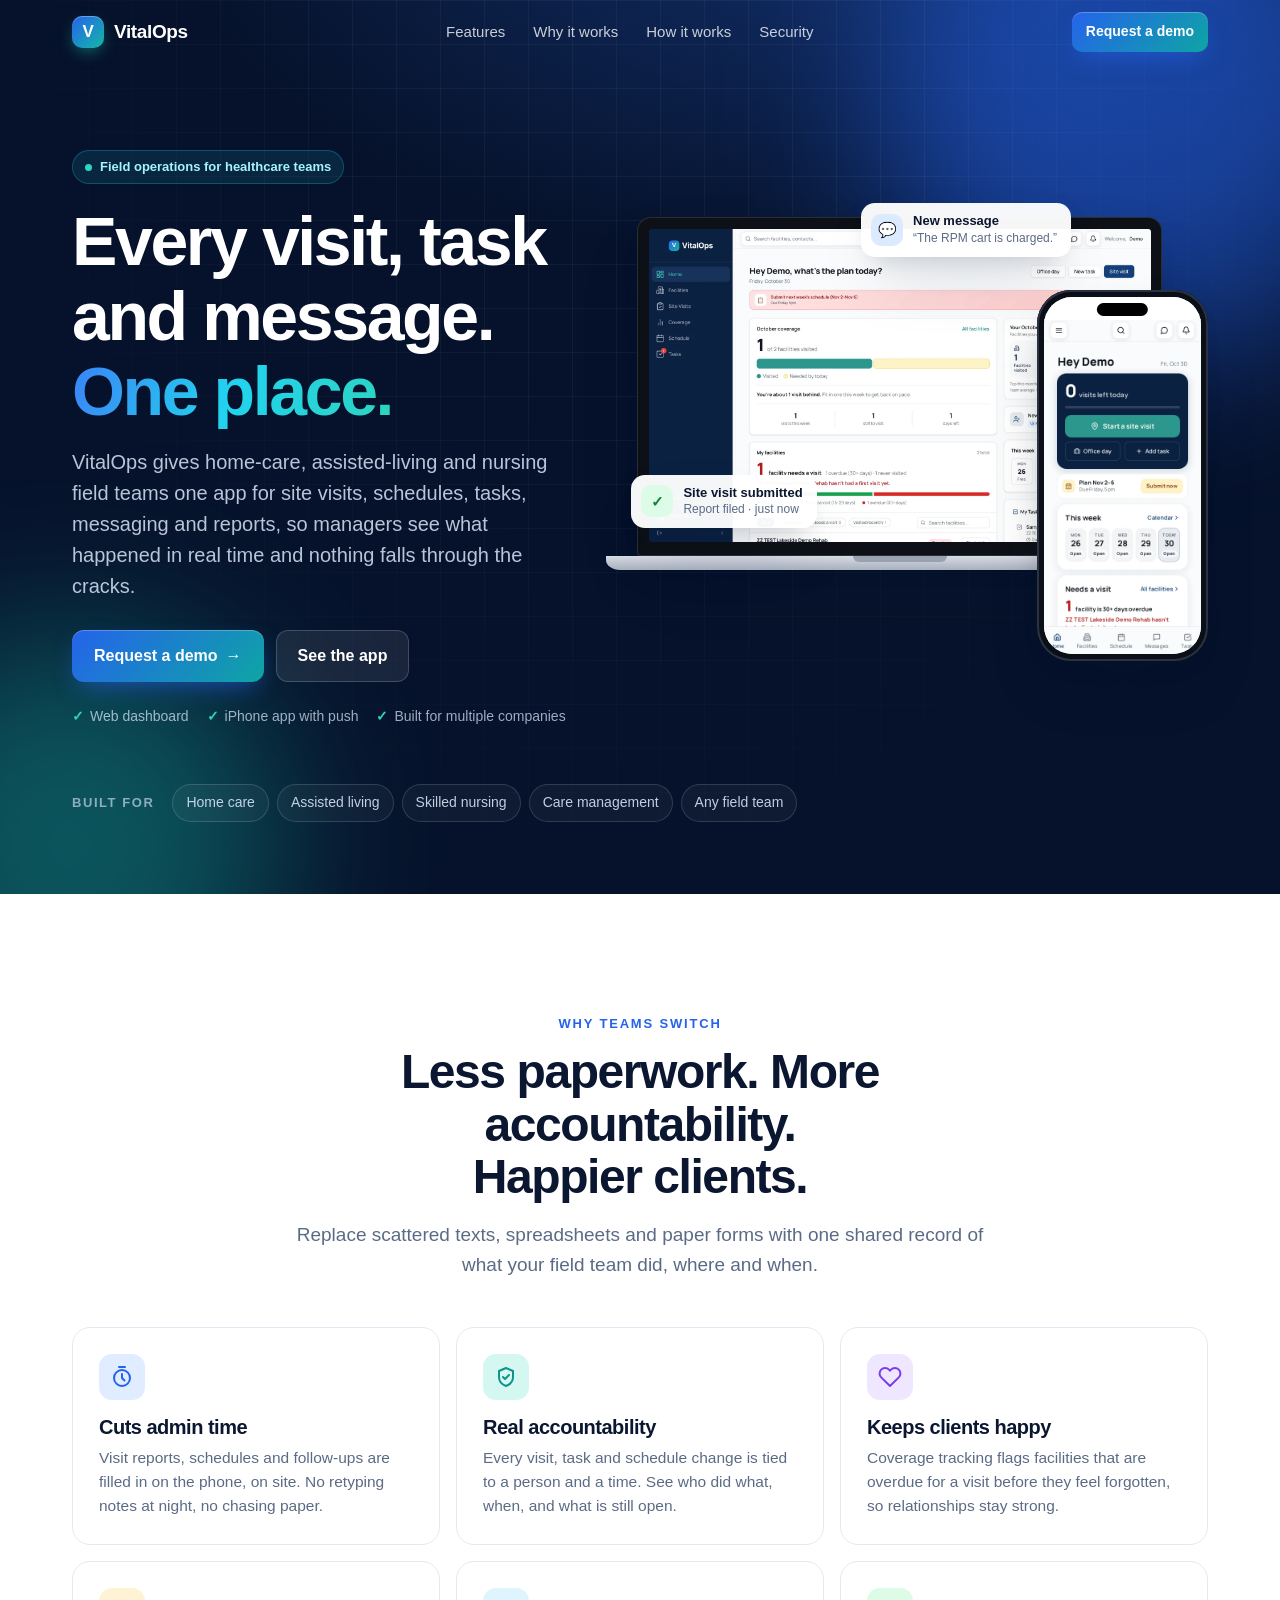
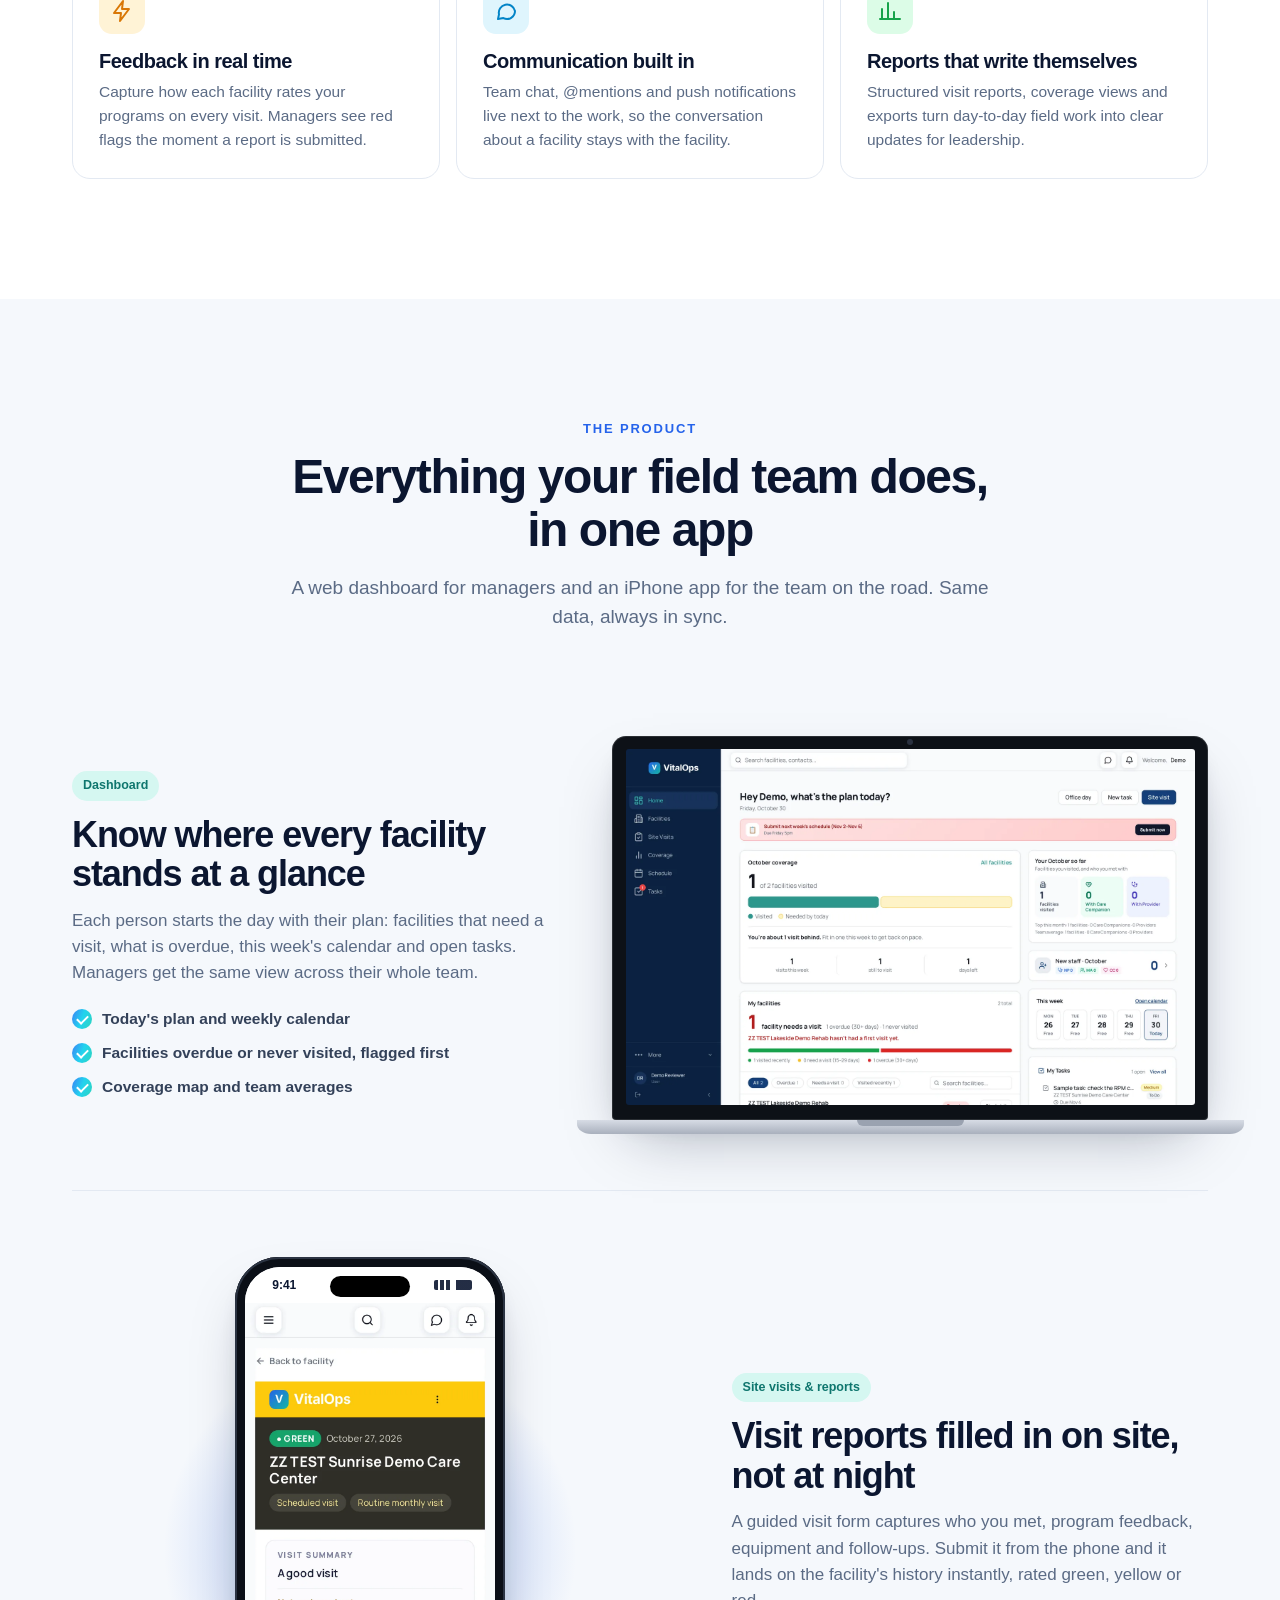
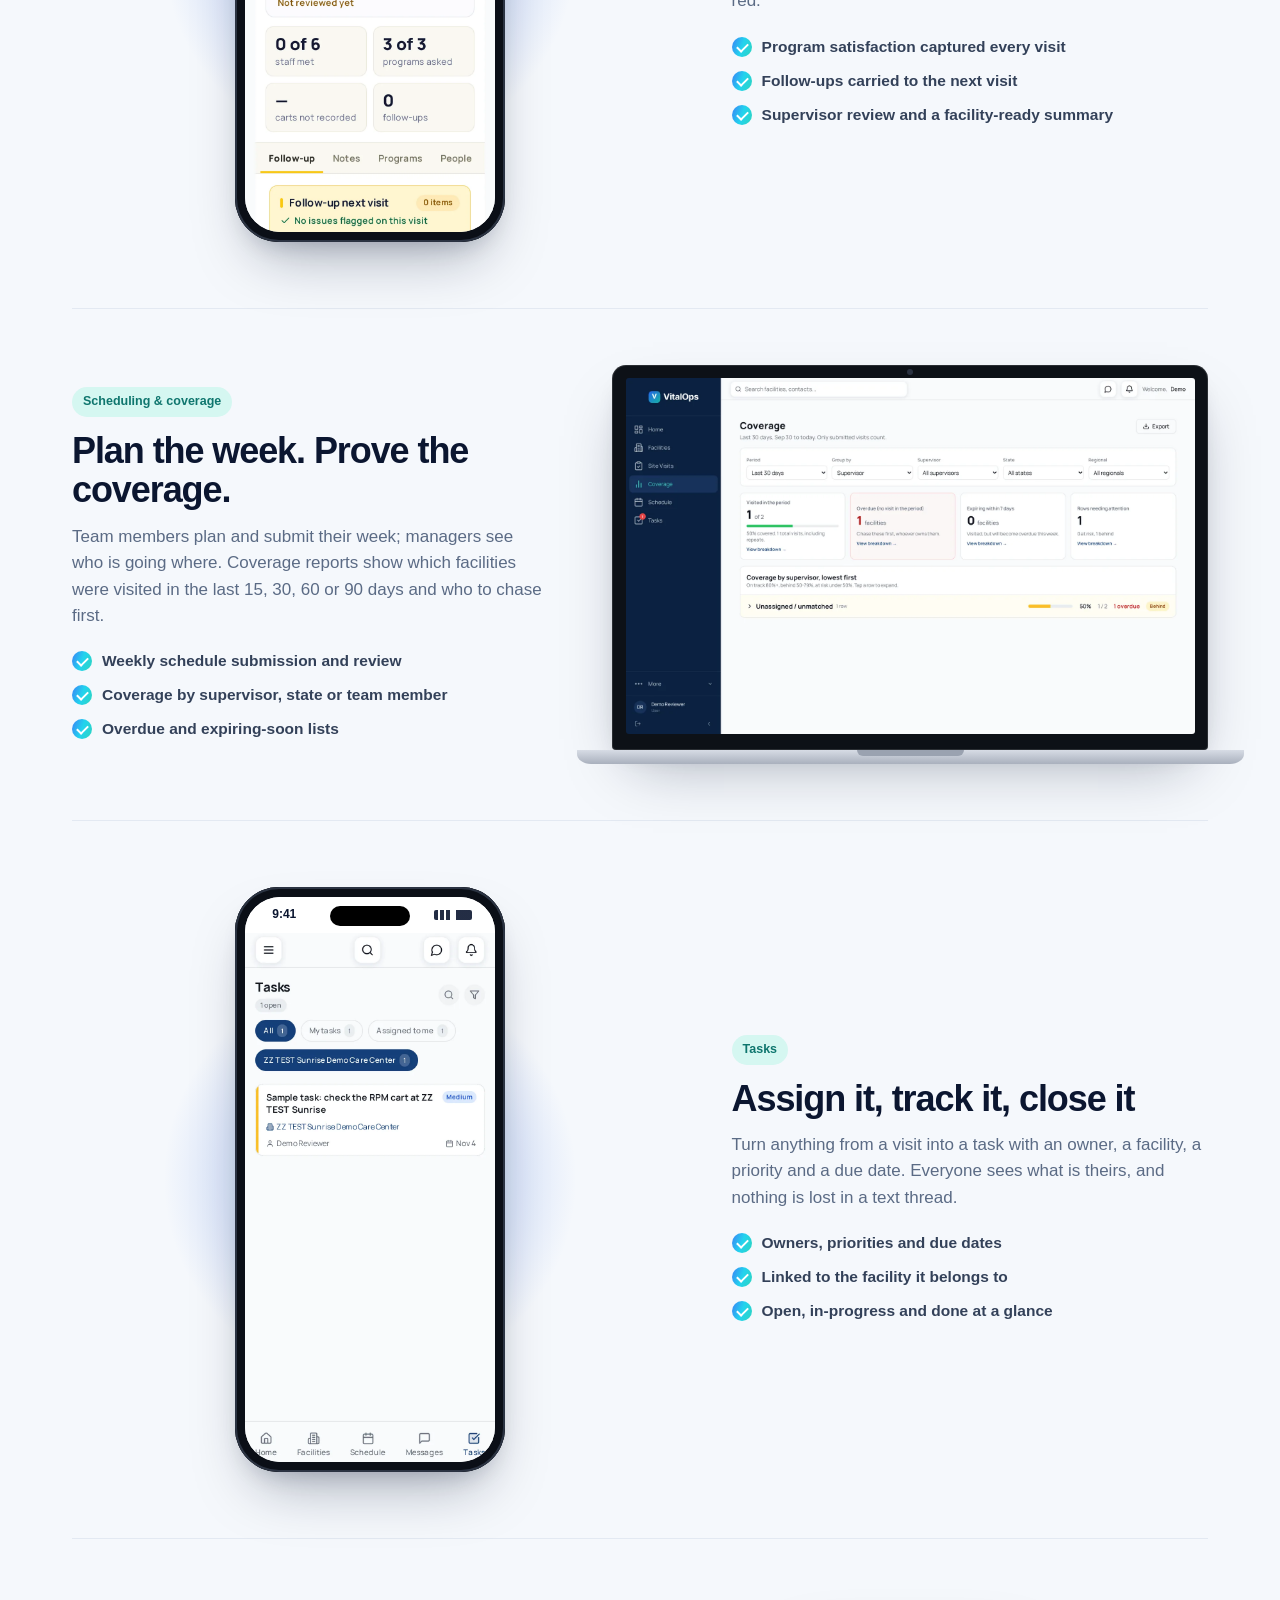
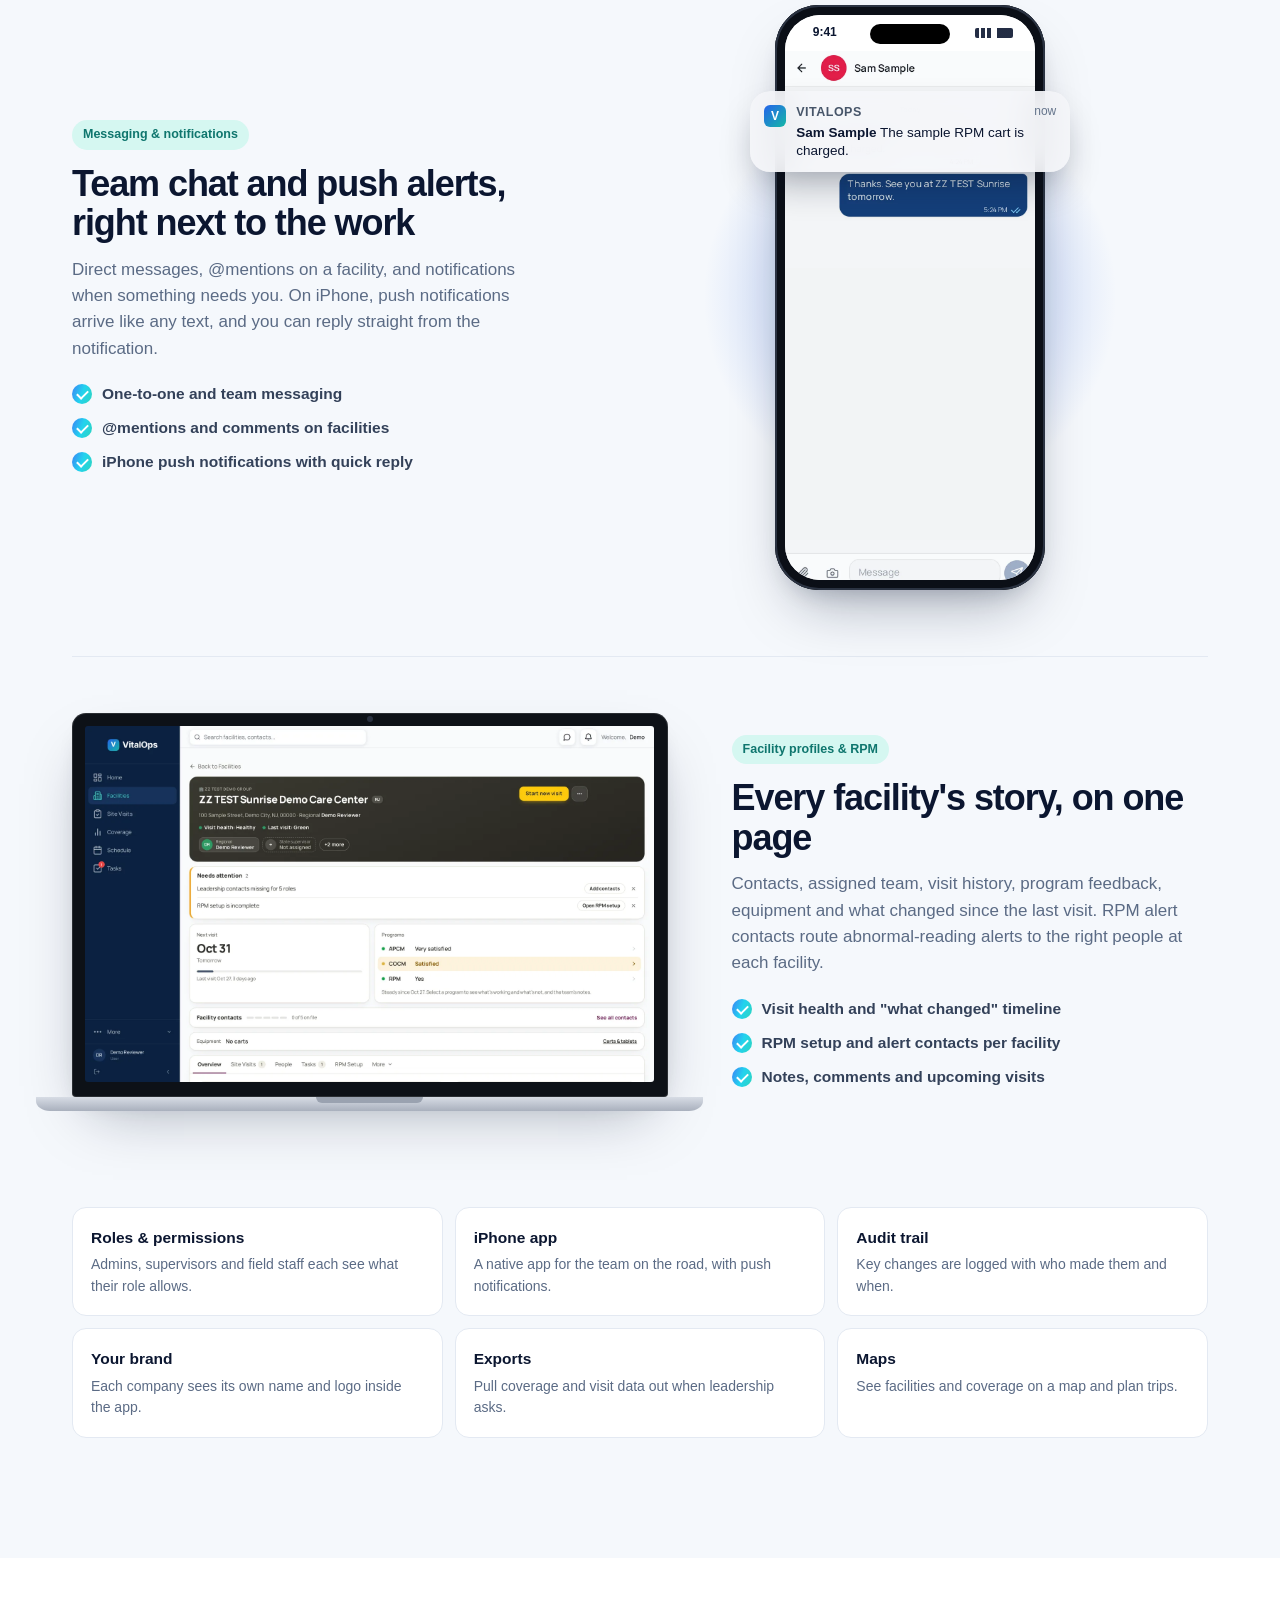
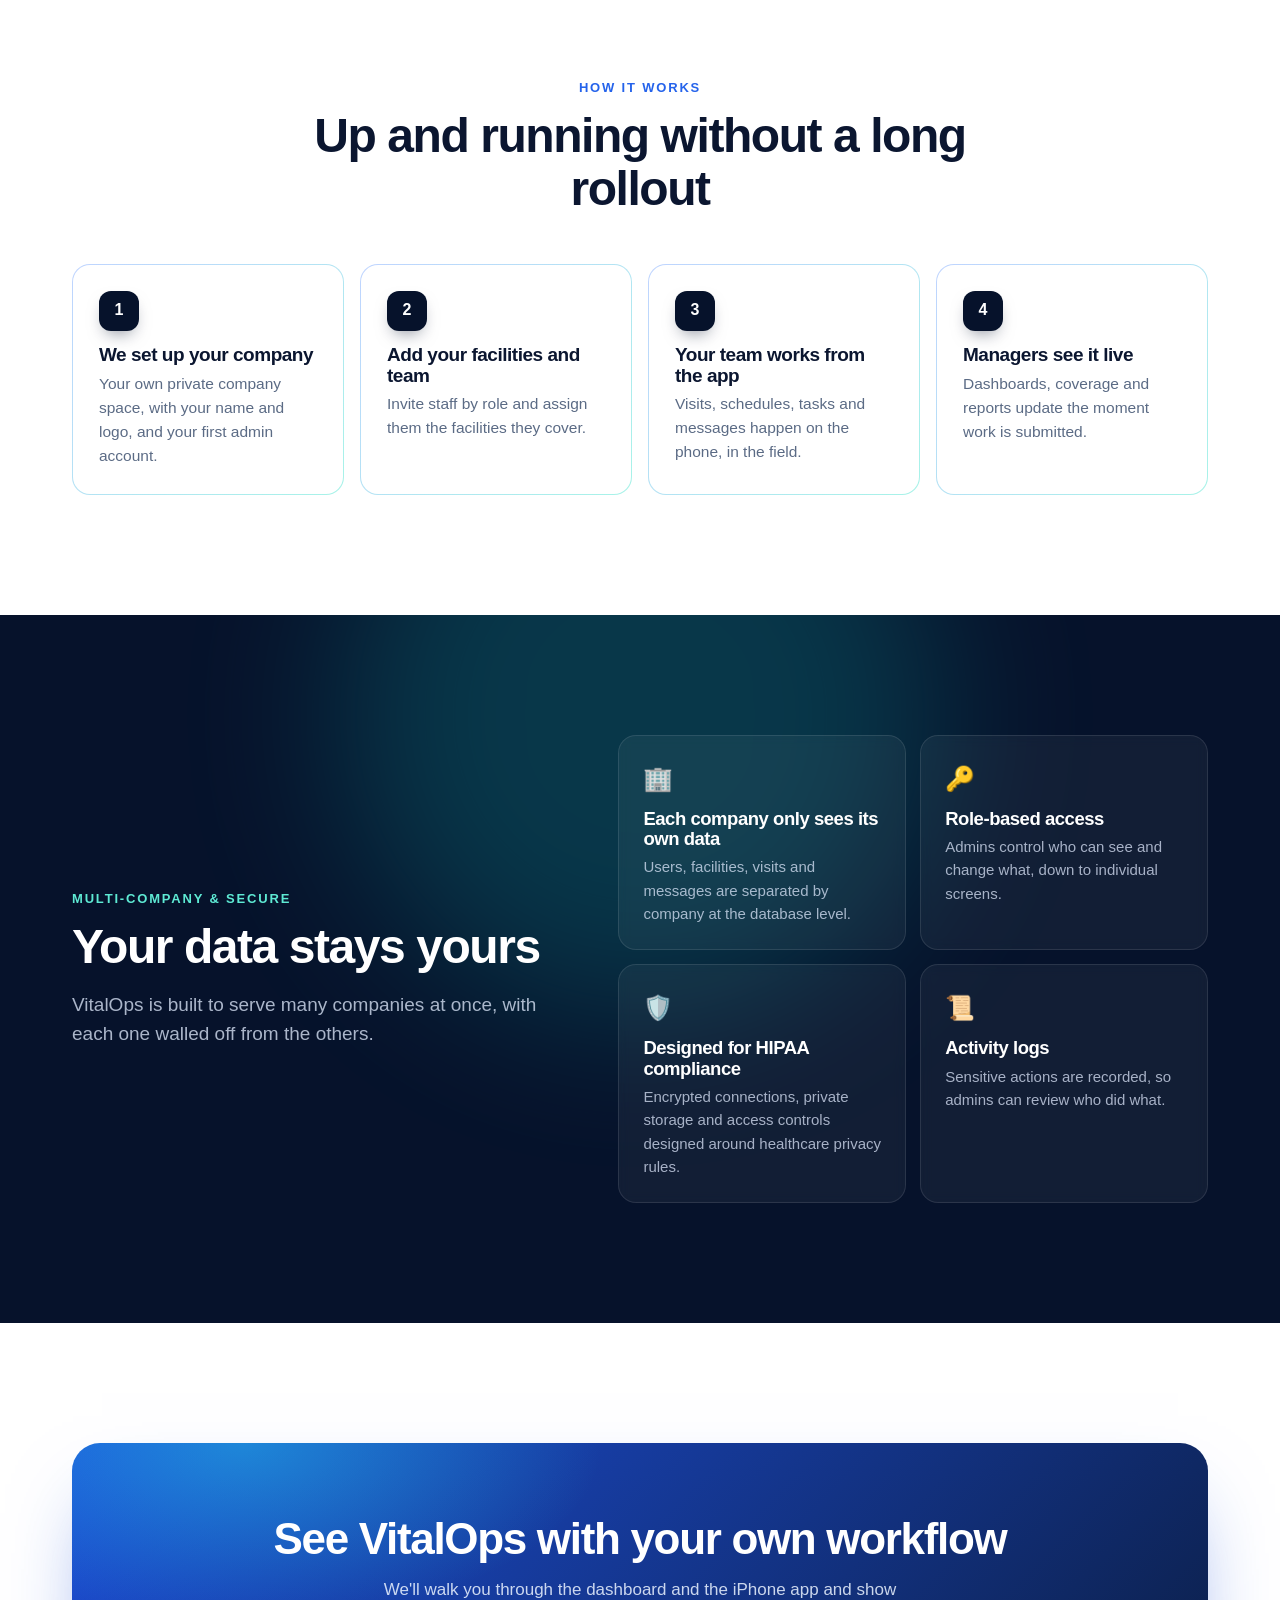
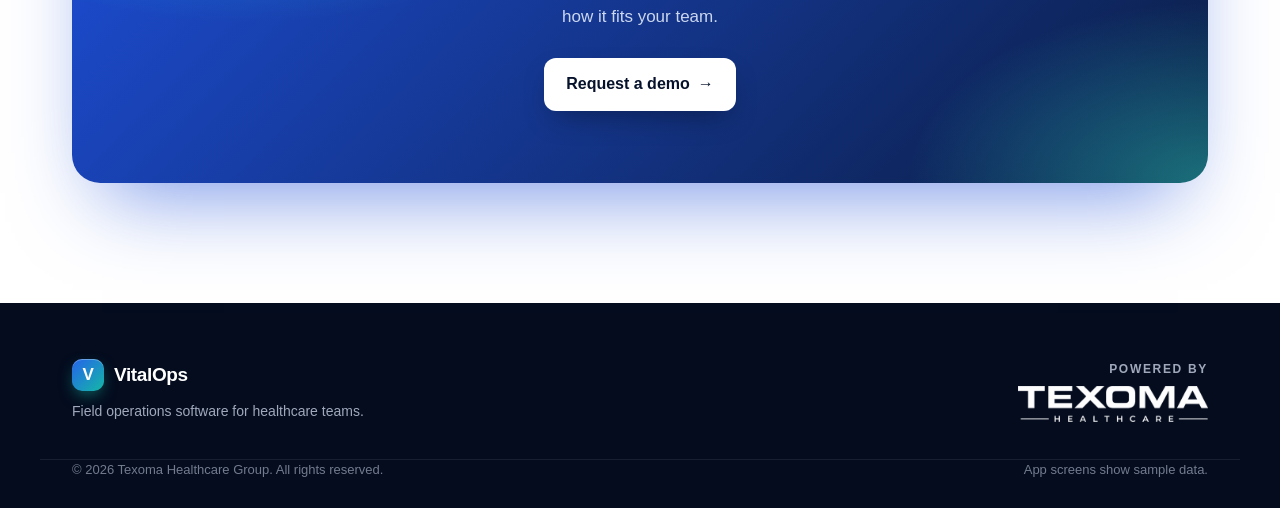
==== commit 36c6611a: "Larger Powered-by logo" ====
--- a/index.html
+++ b/index.html
@@ -253,7 +253,7 @@
     </div>
     <div class="powered">
       <span>Powered by</span>
-      <img src="img/texoma-logo-white.png" width="360" height="245" alt="Texoma Healthcare Group">
+      <img src="img/texoma-logo-white.png" width="480" height="90" alt="Texoma Healthcare Group">
       <span class="powered-name" data-powered>Texoma Healthcare Group</span>
     </div>
   </div>
--- a/styles.css
+++ b/styles.css
@@ -161,7 +161,7 @@
 .foot-brand p{margin-top:10px}
 .powered{display:flex;flex-direction:column;gap:8px;align-items:flex-start}
 .powered>span:first-child{font-size:12px;text-transform:uppercase;letter-spacing:.14em;font-weight:600}
-.powered img{width:150px;height:auto}
+.powered img{width:190px;height:auto}
 .powered-name{position:absolute;width:1px;height:1px;overflow:hidden;clip:rect(0 0 0 0)}
 .foot-bottom{display:flex;flex-wrap:wrap;gap:8px 24px;justify-content:space-between;border-top:1px solid rgba(255,255,255,.08);margin-top:36px;padding-top:20px;font-size:13px;color:rgba(226,236,255,.5)}
 
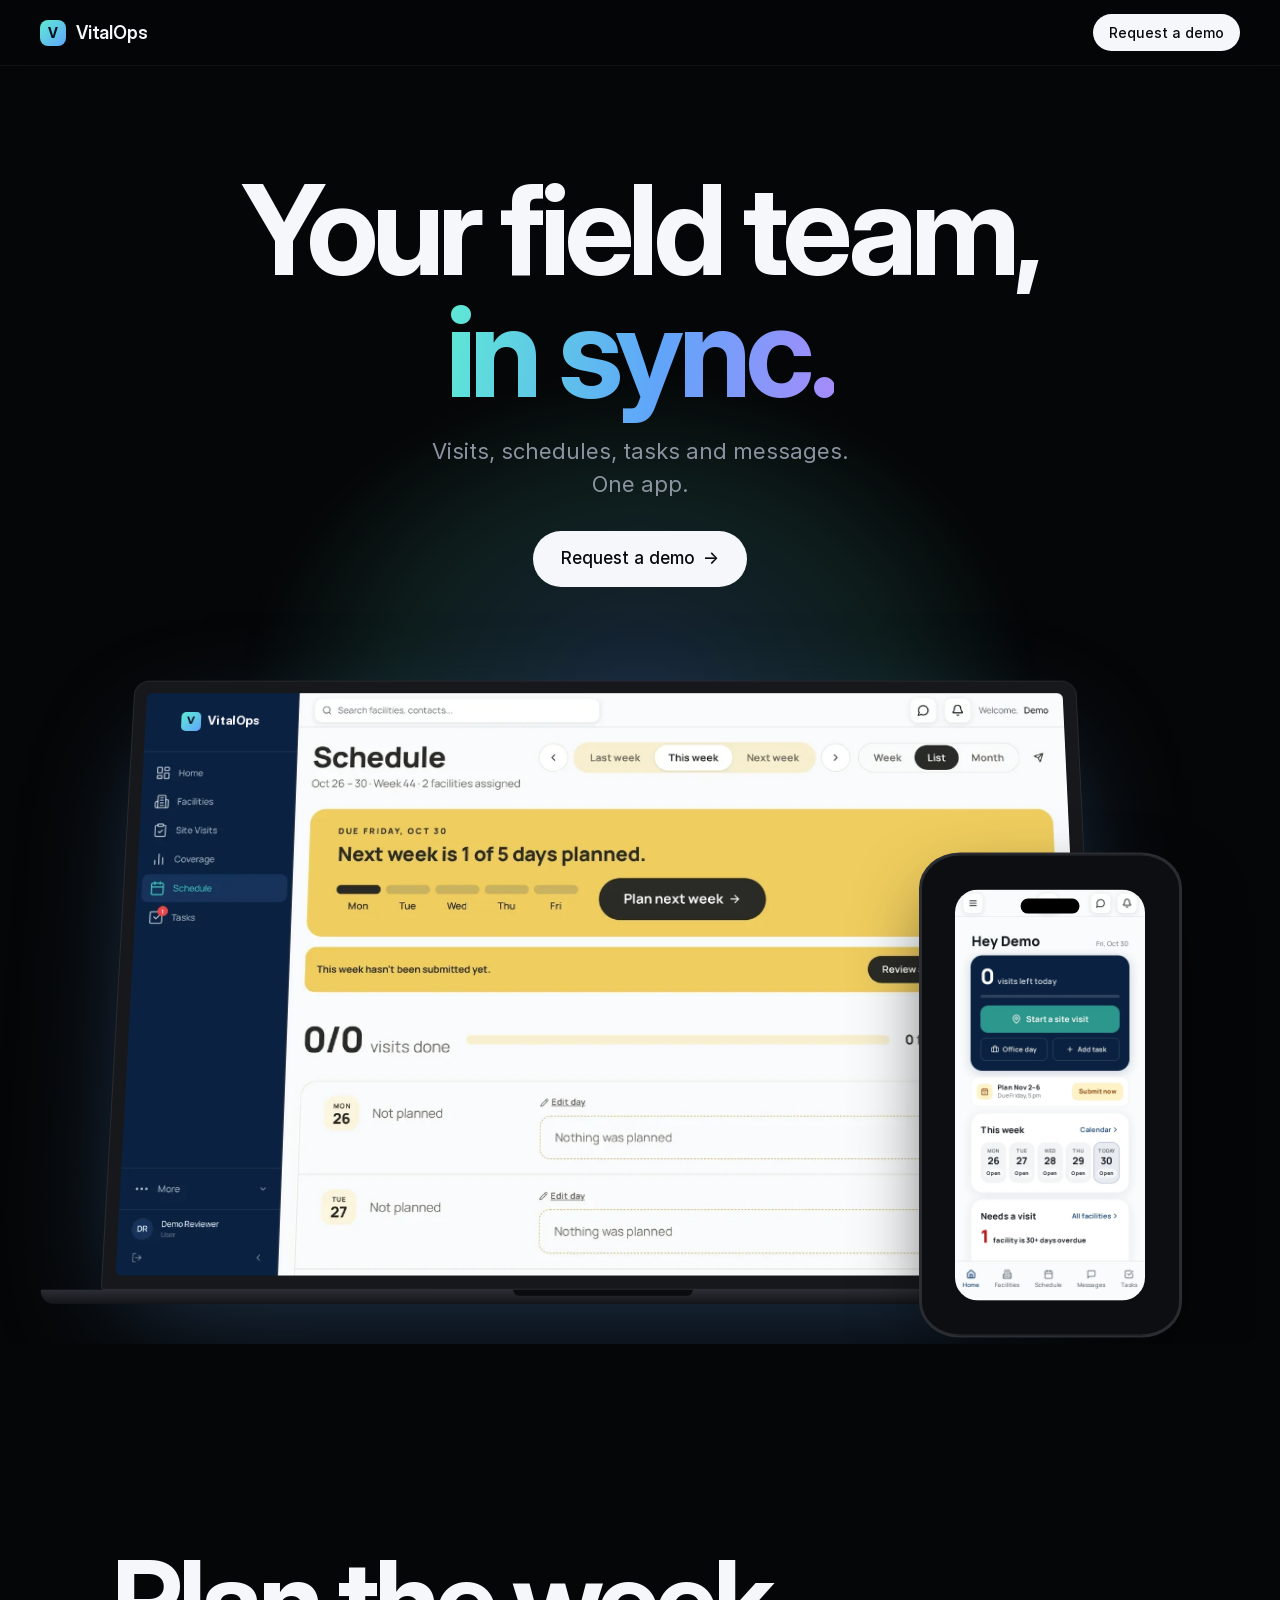
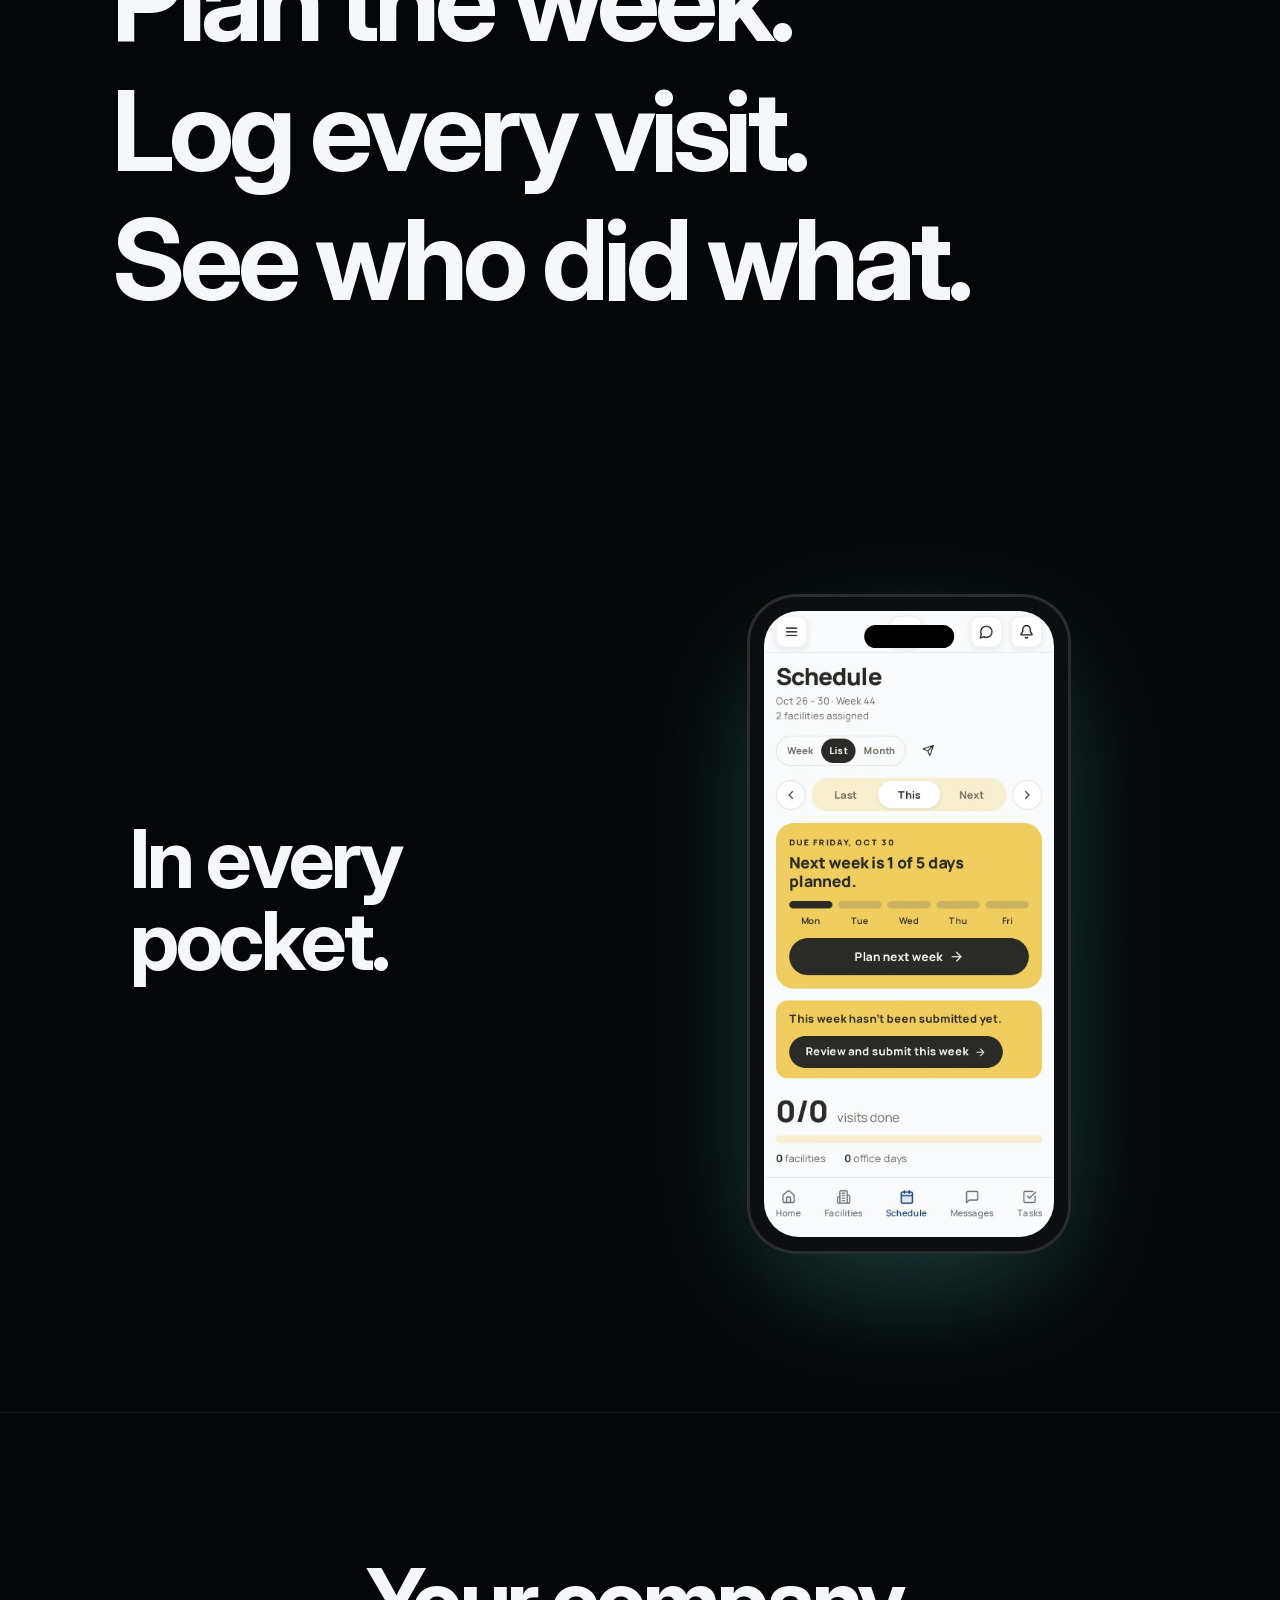
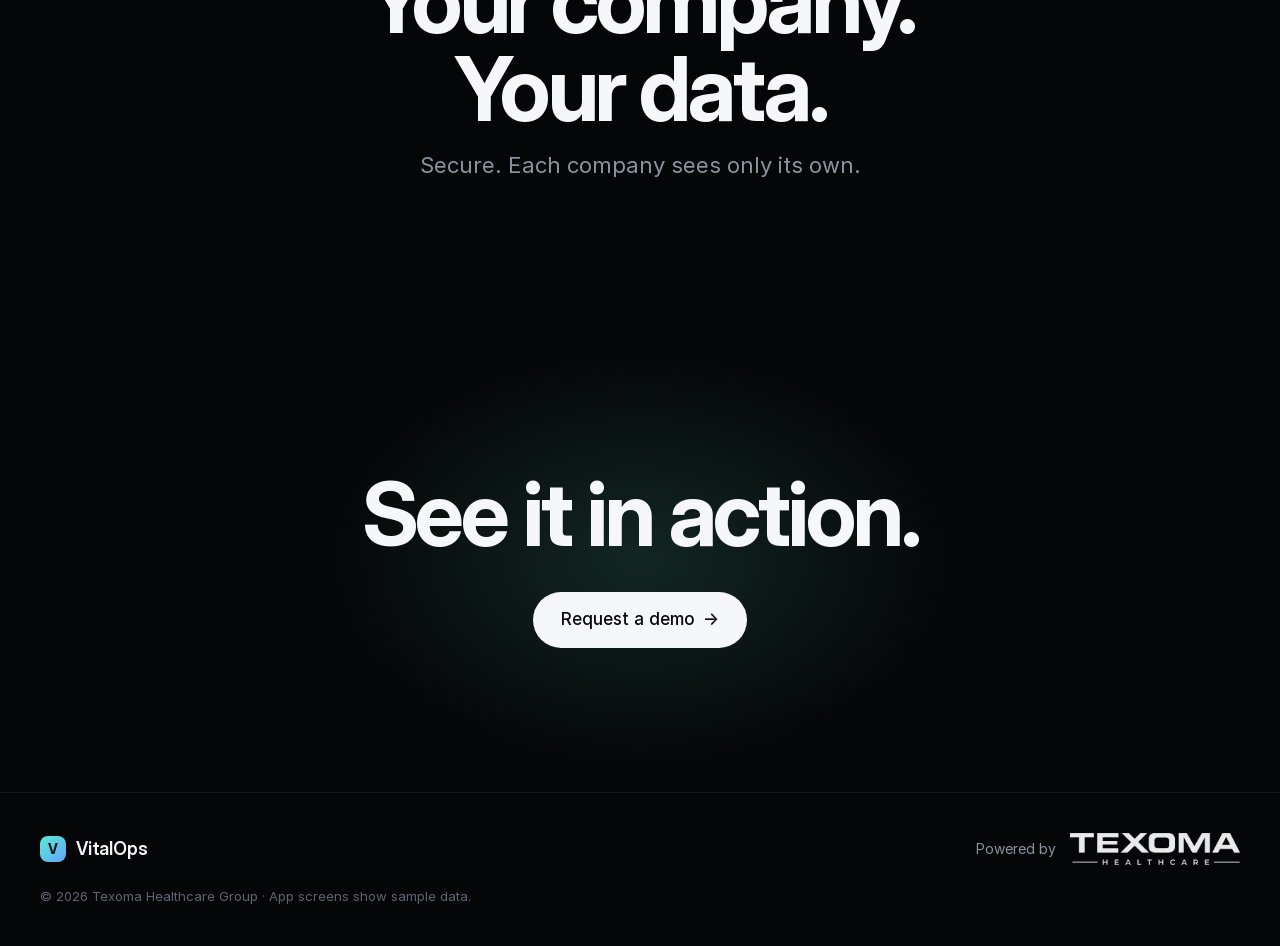
==== commit 99b0f24f: "Minimal redesign; previous full site kept at /full/ (tag v1-full)" ====
--- a/index.html
+++ b/index.html
@@ -1,17 +1,18 @@
 <!doctype html>
-<html lang="en">
+<html lang="en" class="no-js">
 <head>
 <meta charset="utf-8">
 <meta name="viewport" content="width=device-width, initial-scale=1, viewport-fit=cover">
-<title>VitalOps — Field operations software for healthcare teams</title>
-<meta name="description" content="VitalOps keeps site visits, schedules, tasks, messages and reports for healthcare field teams in one place. Powered by Texoma Healthcare Group.">
-<meta property="og:title" content="Field operations software for healthcare teams">
-<meta property="og:description" content="Site visits, schedules, tasks, messaging and reports for healthcare field teams, in one app.">
+<title>VitalOps — Your field team, in sync</title>
+<meta name="description" content="Visits, schedules, tasks and messages for teams in the field. One app.">
+<meta property="og:title" content="Your field team, in sync.">
+<meta property="og:description" content="Visits, schedules, tasks and messages. One app.">
 <meta property="og:image" content="https://shlomopinter-ops.github.io/vitalops-site/og.png">
 <meta property="og:type" content="website">
 <meta name="twitter:card" content="summary_large_image">
-<meta name="theme-color" content="#06122b">
+<meta name="theme-color" content="#050607">
 <link rel="icon" href="img/favicon.svg" type="image/svg+xml">
+<link rel="preload" href="fonts/InterDisplay-Bold.woff2" as="font" type="font/woff2" crossorigin>
 <link rel="stylesheet" href="styles.css">
 <script src="config.js" defer></script>
 <script src="script.js" defer></script>
@@ -19,245 +20,74 @@
 <body>
 <a class="skip" href="#main">Skip to content</a>
 
-<header class="nav" id="top">
-  <div class="wrap nav-in">
-    <a class="brand" href="#top" aria-label="Home"><span class="mark" aria-hidden="true">V</span><span data-product>VitalOps</span></a>
-    <nav class="nav-links" aria-label="Main">
-      <a href="#features">Features</a>
-      <a href="#benefits">Why it works</a>
-      <a href="#how">How it works</a>
-      <a href="#security">Security</a>
-    </nav>
-    <a class="btn btn-sm btn-primary js-demo" href="#demo">Request a demo</a>
-  </div>
+<header class="nav">
+  <a class="brand" href="#top" aria-label="Home"><span class="mark" data-initial aria-hidden="true">V</span><span data-product>VitalOps</span></a>
+  <a class="btn btn-sm js-demo" href="#demo">Request a demo</a>
 </header>
 
 <main id="main">
-<!-- HERO -->
-<section class="hero">
-  <div class="glow g1" aria-hidden="true"></div><div class="glow g2" aria-hidden="true"></div>
-  <div class="grid-bg" aria-hidden="true"></div>
-  <div class="wrap hero-in">
-    <div class="hero-copy reveal">
-      <p class="eyebrow"><span class="dot"></span>Field operations for healthcare teams</p>
-      <h1>Every visit, task and message.<br><span class="grad">One place.</span></h1>
-      <p class="lead"><span data-product>VitalOps</span> gives home-care, assisted-living and nursing field teams one app for site visits, schedules, tasks, messaging and reports, so managers see what happened in real time and nothing falls through the cracks.</p>
-      <div class="cta-row">
-        <a class="btn btn-primary js-demo" href="#demo">Request a demo <span aria-hidden="true">→</span></a>
-        <a class="btn btn-ghost" href="#features">See the app</a>
+
+<section class="hero" id="top">
+  <div class="aura" aria-hidden="true"></div>
+  <h1 class="rise">Your field team,<br><span class="grad">in sync.</span></h1>
+  <p class="lead rise r1">Visits, schedules, tasks and messages.<br>One app.</p>
+  <div class="rise r2"><a class="btn btn-lg js-demo" href="#demo">Request a demo <span class="arr" aria-hidden="true">→</span></a></div>
+
+  <div class="stage rise r3" data-tilt>
+    <figure class="laptop">
+      <div class="lid">
+        <div class="scr">
+          <img src="img/dash-schedule.webp" width="1600" height="1000" alt="The web dashboard showing this week's visit schedule for the team">
+          <span class="scr-brand" aria-hidden="true"><span class="scr-mark" data-initial>V</span><span data-product>VitalOps</span></span>
+        </div>
       </div>
-      <ul class="hero-points">
-        <li>Web dashboard</li><li>iPhone app with push</li><li>Built for multiple companies</li>
-      </ul>
-    </div>
-    <div class="hero-visual reveal d1">
-      <figure class="laptop">
-        <div class="laptop-screen"><img src="img/dash-home.webp" width="1600" height="1000" alt="The dashboard home screen: today's plan, monthly coverage, facilities that need a visit and open tasks"></div>
-        <div class="laptop-base" aria-hidden="true"></div>
-      </figure>
-      <figure class="phone phone-hero">
-        <div class="phone-screen"><div class="island" aria-hidden="true"></div><div class="status" aria-hidden="true"><span>9:41</span><span class="bars"></span></div><img src="img/m-home.webp" width="780" height="1688" alt="The iPhone app home screen with today's facilities and coverage"></div>
-      </figure>
-      <div class="float-card fc1" aria-hidden="true"><span class="fc-ic ok">✓</span><div><b>Site visit submitted</b><small>Report filed · just now</small></div></div>
-      <div class="float-card fc2" aria-hidden="true"><span class="fc-ic msg">💬</span><div><b>New message</b><small>“The RPM cart is charged.”</small></div></div>
-    </div>
-  </div>
-  <div class="wrap built-for reveal">
-    <span>Built for</span>
-    <ul><li>Home care</li><li>Assisted living</li><li>Skilled nursing</li><li>Care management</li><li>Any field team</li></ul>
+      <div class="base" aria-hidden="true"></div>
+    </figure>
+    <figure class="phone phone-hero">
+      <div class="phone-in"><span class="island" aria-hidden="true"></span>
+        <img src="img/phone-home.webp" width="780" height="1688" alt="The iPhone app home screen with today's visits and coverage">
+      </div>
+    </figure>
   </div>
 </section>
 
-<!-- BENEFITS -->
-<section class="section" id="benefits">
-  <div class="wrap">
-    <div class="head reveal">
-      <p class="kicker">Why teams switch</p>
-      <h2>Less paperwork. More accountability.<br class="br-d"> Happier clients.</h2>
-      <p class="sub">Replace scattered texts, spreadsheets and paper forms with one shared record of what your field team did, where and when.</p>
-    </div>
-    <div class="benefits">
-      <article class="b-card reveal">
-        <div class="ic ic-blue" aria-hidden="true"><svg viewBox="0 0 24 24"><circle cx="12" cy="13" r="8"/><path d="M12 9v4l2.5 2.5M9 2h6"/></svg></div>
-        <h3>Cuts admin time</h3>
-        <p>Visit reports, schedules and follow-ups are filled in on the phone, on site. No retyping notes at night, no chasing paper.</p>
-      </article>
-      <article class="b-card reveal d1">
-        <div class="ic ic-teal" aria-hidden="true"><svg viewBox="0 0 24 24"><path d="M9 12l2 2 4-4"/><path d="M12 3l7 3v6c0 4.5-3 7.5-7 9-4-1.5-7-4.5-7-9V6z"/></svg></div>
-        <h3>Real accountability</h3>
-        <p>Every visit, task and schedule change is tied to a person and a time. See who did what, when, and what is still open.</p>
-      </article>
-      <article class="b-card reveal d2">
-        <div class="ic ic-violet" aria-hidden="true"><svg viewBox="0 0 24 24"><path d="M20.8 4.6a5.5 5.5 0 0 0-7.8 0L12 5.7l-1-1.1a5.5 5.5 0 1 0-7.8 7.8L12 21l8.8-8.6a5.5 5.5 0 0 0 0-7.8z"/></svg></div>
-        <h3>Keeps clients happy</h3>
-        <p>Coverage tracking flags facilities that are overdue for a visit before they feel forgotten, so relationships stay strong.</p>
-      </article>
-      <article class="b-card reveal">
-        <div class="ic ic-amber" aria-hidden="true"><svg viewBox="0 0 24 24"><path d="M13 2L4 14h7l-1 8 9-12h-7z"/></svg></div>
-        <h3>Feedback in real time</h3>
-        <p>Capture how each facility rates your programs on every visit. Managers see red flags the moment a report is submitted.</p>
-      </article>
-      <article class="b-card reveal d1">
-        <div class="ic ic-sky" aria-hidden="true"><svg viewBox="0 0 24 24"><path d="M21 12a8 8 0 0 1-11.6 7.1L4 20l1-4.6A8 8 0 1 1 21 12z"/></svg></div>
-        <h3>Communication built in</h3>
-        <p>Team chat, @mentions and push notifications live next to the work, so the conversation about a facility stays with the facility.</p>
-      </article>
-      <article class="b-card reveal d2">
-        <div class="ic ic-green" aria-hidden="true"><svg viewBox="0 0 24 24"><path d="M4 20V10M10 20V4M16 20v-7M22 20H2"/></svg></div>
-        <h3>Reports that write themselves</h3>
-        <p>Structured visit reports, coverage views and exports turn day-to-day field work into clear updates for leadership.</p>
-      </article>
-    </div>
-  </div>
+<section class="words" aria-label="What it does">
+  <p class="w">Plan the week.</p>
+  <p class="w">Log every visit.</p>
+  <p class="w">See who did what.</p>
 </section>
 
-<!-- FEATURES -->
-<section class="section section-alt" id="features">
-  <div class="wrap">
-    <div class="head reveal">
-      <p class="kicker">The product</p>
-      <h2>Everything your field team does, in one app</h2>
-      <p class="sub">A web dashboard for managers and an iPhone app for the team on the road. Same data, always in sync.</p>
+<section class="pocket">
+  <div class="pocket-copy">
+    <h2 class="reveal">In every pocket.</h2>
+    <p class="sub reveal">iPhone app. Instant alerts.</p>
+  </div>
+  <figure class="phone phone-solo reveal" data-float>
+    <div class="phone-in"><span class="island" aria-hidden="true"></span>
+      <img src="img/phone-schedule.webp" width="780" height="1688" loading="lazy" alt="The iPhone app schedule screen with the week's visits">
     </div>
-
-    <div class="feature">
-      <div class="f-copy reveal">
-        <span class="tag">Dashboard</span>
-        <h3>Know where every facility stands at a glance</h3>
-        <p>Each person starts the day with their plan: facilities that need a visit, what is overdue, this week's calendar and open tasks. Managers get the same view across their whole team.</p>
-        <ul class="checks"><li>Today's plan and weekly calendar</li><li>Facilities overdue or never visited, flagged first</li><li>Coverage map and team averages</li></ul>
-      </div>
-      <figure class="laptop f-media reveal d1"><div class="laptop-screen"><img loading="lazy" src="img/dash-home.webp" width="1600" height="1000" alt="Dashboard showing coverage progress, facilities needing a visit and this week's calendar"></div><div class="laptop-base" aria-hidden="true"></div></figure>
-    </div>
-
-    <div class="feature rev">
-      <div class="f-copy reveal">
-        <span class="tag">Site visits &amp; reports</span>
-        <h3>Visit reports filled in on site, not at night</h3>
-        <p>A guided visit form captures who you met, program feedback, equipment and follow-ups. Submit it from the phone and it lands on the facility's history instantly, rated green, yellow or red.</p>
-        <ul class="checks"><li>Program satisfaction captured every visit</li><li>Follow-ups carried to the next visit</li><li>Supervisor review and a facility-ready summary</li></ul>
-      </div>
-      <div class="f-media phones reveal d1">
-        <figure class="phone"><div class="phone-screen"><div class="island" aria-hidden="true"></div><div class="status" aria-hidden="true"><span>9:41</span><span class="bars"></span></div><img loading="lazy" src="img/m-report.webp" width="780" height="1688" alt="A submitted site visit report rated green with program feedback"></div></figure>
-      </div>
-    </div>
-
-    <div class="feature">
-      <div class="f-copy reveal">
-        <span class="tag">Scheduling &amp; coverage</span>
-        <h3>Plan the week. Prove the coverage.</h3>
-        <p>Team members plan and submit their week; managers see who is going where. Coverage reports show which facilities were visited in the last 15, 30, 60 or 90 days and who to chase first.</p>
-        <ul class="checks"><li>Weekly schedule submission and review</li><li>Coverage by supervisor, state or team member</li><li>Overdue and expiring-soon lists</li></ul>
-      </div>
-      <figure class="laptop f-media reveal d1"><div class="laptop-screen"><img loading="lazy" src="img/dash-coverage.webp" width="1600" height="1000" alt="Coverage report showing facilities visited in the last 30 days and overdue facilities"></div><div class="laptop-base" aria-hidden="true"></div></figure>
-    </div>
-
-    <div class="feature rev">
-      <div class="f-copy reveal">
-        <span class="tag">Tasks</span>
-        <h3>Assign it, track it, close it</h3>
-        <p>Turn anything from a visit into a task with an owner, a facility, a priority and a due date. Everyone sees what is theirs, and nothing is lost in a text thread.</p>
-        <ul class="checks"><li>Owners, priorities and due dates</li><li>Linked to the facility it belongs to</li><li>Open, in-progress and done at a glance</li></ul>
-      </div>
-      <div class="f-media phones reveal d1">
-        <figure class="phone"><div class="phone-screen"><div class="island" aria-hidden="true"></div><div class="status" aria-hidden="true"><span>9:41</span><span class="bars"></span></div><img loading="lazy" src="img/m-tasks.webp" width="780" height="1688" alt="The tasks list on iPhone"></div></figure>
-      </div>
-    </div>
-
-    <div class="feature">
-      <div class="f-copy reveal">
-        <span class="tag">Messaging &amp; notifications</span>
-        <h3>Team chat and push alerts, right next to the work</h3>
-        <p>Direct messages, @mentions on a facility, and notifications when something needs you. On iPhone, push notifications arrive like any text, and you can reply straight from the notification.</p>
-        <ul class="checks"><li>One-to-one and team messaging</li><li>@mentions and comments on facilities</li><li>iPhone push notifications with quick reply</li></ul>
-      </div>
-      <div class="f-media phones reveal d1">
-        <figure class="phone"><div class="phone-screen"><div class="island" aria-hidden="true"></div><div class="status" aria-hidden="true"><span>9:41</span><span class="bars"></span></div><img loading="lazy" src="img/m-messages.webp" width="780" height="1688" alt="A message thread in the iPhone app"></div></figure>
-        <div class="push" aria-hidden="true"><span class="push-app"><span class="mark mark-xs">V</span></span><div><b><span data-product>VitalOps</span></b><small>now</small><p><strong>Sam Sample</strong> The sample RPM cart is charged.</p></div></div>
-      </div>
-    </div>
-
-    <div class="feature rev">
-      <div class="f-copy reveal">
-        <span class="tag">Facility profiles &amp; RPM</span>
-        <h3>Every facility's story, on one page</h3>
-        <p>Contacts, assigned team, visit history, program feedback, equipment and what changed since the last visit. RPM alert contacts route abnormal-reading alerts to the right people at each facility.</p>
-        <ul class="checks"><li>Visit health and "what changed" timeline</li><li>RPM setup and alert contacts per facility</li><li>Notes, comments and upcoming visits</li></ul>
-      </div>
-      <figure class="laptop f-media reveal d1"><div class="laptop-screen"><img loading="lazy" src="img/dash-facility.webp" width="1600" height="1000" alt="A facility profile with visit health, assigned team, programs and RPM setup"></div><div class="laptop-base" aria-hidden="true"></div></figure>
-    </div>
-
-    <div class="mini-grid">
-      <div class="mini reveal"><b>Roles &amp; permissions</b><p>Admins, supervisors and field staff each see what their role allows.</p></div>
-      <div class="mini reveal d1"><b>iPhone app</b><p>A native app for the team on the road, with push notifications.</p></div>
-      <div class="mini reveal d2"><b>Audit trail</b><p>Key changes are logged with who made them and when.</p></div>
-      <div class="mini reveal"><b>Your brand</b><p>Each company sees its own name and logo inside the app.</p></div>
-      <div class="mini reveal d1"><b>Exports</b><p>Pull coverage and visit data out when leadership asks.</p></div>
-      <div class="mini reveal d2"><b>Maps</b><p>See facilities and coverage on a map and plan trips.</p></div>
-    </div>
-  </div>
+  </figure>
 </section>
 
-<!-- HOW IT WORKS -->
-<section class="section" id="how">
-  <div class="wrap">
-    <div class="head reveal">
-      <p class="kicker">How it works</p>
-      <h2>Up and running without a long rollout</h2>
-    </div>
-    <ol class="steps">
-      <li class="step reveal"><span class="num">1</span><h3>We set up your company</h3><p>Your own private company space, with your name and logo, and your first admin account.</p></li>
-      <li class="step reveal d1"><span class="num">2</span><h3>Add your facilities and team</h3><p>Invite staff by role and assign them the facilities they cover.</p></li>
-      <li class="step reveal d2"><span class="num">3</span><h3>Your team works from the app</h3><p>Visits, schedules, tasks and messages happen on the phone, in the field.</p></li>
-      <li class="step reveal d3"><span class="num">4</span><h3>Managers see it live</h3><p>Dashboards, coverage and reports update the moment work is submitted.</p></li>
-    </ol>
-  </div>
+<section class="trust">
+  <h2 class="reveal">Your company.<br>Your data.</h2>
+  <p class="sub reveal">Secure. Each company sees only its own.</p>
 </section>
 
-<!-- SECURITY -->
-<section class="section section-dark" id="security">
-  <div class="glow g3" aria-hidden="true"></div>
-  <div class="wrap sec-in">
-    <div class="sec-copy reveal">
-      <p class="kicker light">Multi-company &amp; secure</p>
-      <h2>Your data stays yours</h2>
-      <p class="sub light"><span data-product>VitalOps</span> is built to serve many companies at once, with each one walled off from the others.</p>
-    </div>
-    <div class="sec-grid">
-      <div class="sec-card reveal"><span class="sec-ic">🏢</span><h3>Each company only sees its own data</h3><p>Users, facilities, visits and messages are separated by company at the database level.</p></div>
-      <div class="sec-card reveal d1"><span class="sec-ic">🔑</span><h3>Role-based access</h3><p>Admins control who can see and change what, down to individual screens.</p></div>
-      <div class="sec-card reveal d2"><span class="sec-ic">🛡️</span><h3>Designed for HIPAA compliance</h3><p>Encrypted connections, private storage and access controls designed around healthcare privacy rules.</p></div>
-      <div class="sec-card reveal d3"><span class="sec-ic">📜</span><h3>Activity logs</h3><p>Sensitive actions are recorded, so admins can review who did what.</p></div>
-    </div>
-  </div>
+<section class="cta" id="demo">
+  <h2 class="reveal">See it in action.</h2>
+  <div class="reveal"><a class="btn btn-lg js-demo" href="#demo">Request a demo <span class="arr" aria-hidden="true">→</span></a></div>
 </section>
 
-<!-- CTA -->
-<section class="section cta" id="demo">
-  <div class="wrap">
-    <div class="cta-card reveal">
-      <h2>See <span data-product>VitalOps</span> with your own workflow</h2>
-      <p>We'll walk you through the dashboard and the iPhone app and show how it fits your team.</p>
-      <a class="btn btn-white js-demo js-demo-main" href="#demo">Request a demo <span aria-hidden="true">→</span></a>
-      <p class="cta-note" id="demo-note" hidden>Demo booking opens soon.</p>
-    </div>
-  </div>
-</section>
 </main>
 
 <footer class="footer">
-  <div class="wrap foot-in">
-    <div class="foot-brand">
-      <a class="brand brand-light" href="#top"><span class="mark" aria-hidden="true">V</span><span data-product>VitalOps</span></a>
-      <p>Field operations software for healthcare teams.</p>
-    </div>
-    <div class="powered">
-      <span>Powered by</span>
-      <img src="img/texoma-logo-white.png" width="480" height="90" alt="Texoma Healthcare Group">
-      <span class="powered-name" data-powered>Texoma Healthcare Group</span>
-    </div>
+  <a class="brand" href="#top"><span class="mark" data-initial aria-hidden="true">V</span><span data-product>VitalOps</span></a>
+  <div class="powered">
+    <span>Powered by</span>
+    <img src="img/texoma-logo-white.png" width="480" height="90" alt="Texoma Healthcare Group">
   </div>
-  <div class="wrap foot-bottom"><span>© <span id="yr">2026</span> <span data-powered>Texoma Healthcare Group</span>. All rights reserved.</span><span>App screens show sample data.</span></div>
+  <p class="fine">© <span id="yr">2026</span> <span data-powered>Texoma Healthcare Group</span> · App screens show sample data.</p>
 </footer>
 </body>
 </html>
--- a/styles.css
+++ b/styles.css
@@ -1,206 +1,112 @@
+@font-face{font-family:"InterDisplay";src:url(fonts/InterDisplay-Bold.woff2) format("woff2");font-weight:700;font-display:swap}
+@font-face{font-family:"InterDisplay";src:url(fonts/InterDisplay-SemiBold.woff2) format("woff2");font-weight:600;font-display:swap}
+@font-face{font-family:"Inter";src:url(fonts/Inter-Regular.woff2) format("woff2");font-weight:400;font-display:swap}
+@font-face{font-family:"Inter";src:url(fonts/Inter-Medium.woff2) format("woff2");font-weight:500;font-display:swap}
+:root{--bg:#050607;--fg:#f5f7fa;--muted:#8b93a1;--dim:#2a2f37;--a1:#5eead4;--a2:#60a5fa;--a3:#a78bfa;
+--display:"InterDisplay",-apple-system,BlinkMacSystemFont,"SF Pro Display","Segoe UI",Roboto,sans-serif;
+--text:"Inter",-apple-system,BlinkMacSystemFont,"SF Pro Text","Segoe UI",Roboto,sans-serif}
+*{box-sizing:border-box;margin:0;padding:0}
+html{scroll-behavior:smooth;-webkit-text-size-adjust:100%}
+body{background:var(--bg);color:var(--fg);font-family:var(--text);font-size:17px;line-height:1.5;-webkit-font-smoothing:antialiased;overflow-x:hidden}
+img{display:block;max-width:100%;height:auto}
+h1,h2,.lead,.sub,.fine{text-wrap:balance}
+a{color:inherit;text-decoration:none}
+.skip{position:absolute;left:-999px;top:8px;background:#fff;color:#000;padding:8px 14px;border-radius:8px;z-index:100}
+.skip:focus{left:12px}
+:focus-visible{outline:2px solid var(--a1);outline-offset:3px;border-radius:6px}
 
-:root{
-  --ink:#0b1630; --ink2:#334159; --mut:#5b6b85; --line:#e3e9f2; --bg:#ffffff; --bg2:#f5f8fc;
-  --navy:#06122b; --navy2:#0b1d42; --blue:#2563eb; --blue2:#3b82f6; --teal:#14b8a6; --cyan:#22d3ee;
-  --grad:linear-gradient(110deg,#3b82f6 0%,#22d3ee 50%,#2dd4bf 100%);
-  --r:18px; --shadow:0 30px 60px -20px rgba(6,18,43,.35),0 12px 24px -12px rgba(6,18,43,.2);
+/* nav */
+.nav{position:fixed;inset:0 0 auto 0;z-index:50;display:flex;align-items:center;justify-content:space-between;
+padding:14px max(20px,env(safe-area-inset-left));padding-top:max(14px,env(safe-area-inset-top));
+background:rgba(5,6,7,.55);backdrop-filter:saturate(160%) blur(18px);-webkit-backdrop-filter:saturate(160%) blur(18px);
+border-bottom:1px solid rgba(255,255,255,.06)}
+.brand{display:inline-flex;align-items:center;gap:10px;font-family:var(--display);font-weight:600;font-size:18px;letter-spacing:-.01em}
+.mark{width:26px;height:26px;border-radius:8px;display:grid;place-items:center;font-size:14px;font-weight:700;color:#04121a;
+background:linear-gradient(135deg,var(--a1),var(--a2))}
+.btn{display:inline-flex;align-items:center;gap:8px;border-radius:999px;background:var(--fg);color:#07090c;font-weight:500;
+transition:transform .25s ease,box-shadow .25s ease,background .25s}
+.btn:hover{transform:translateY(-1px);box-shadow:0 10px 30px -8px rgba(94,234,212,.45)}
+.btn-sm{font-size:14px;padding:8px 16px}
+.btn-lg{font-size:17px;padding:15px 28px}
+.arr{transition:transform .25s}
+.btn:hover .arr{transform:translateX(3px)}
+
+/* hero */
+.hero{position:relative;text-align:center;padding:132px 20px 40px;overflow:hidden}
+.aura{position:absolute;left:50%;top:38%;width:1100px;height:900px;transform:translate(-50%,-30%);pointer-events:none;
+background:radial-gradient(closest-side,rgba(96,165,250,.20),rgba(94,234,212,.10) 45%,transparent 72%);filter:blur(10px);z-index:-1}
+h1{font-family:var(--display);font-weight:700;font-size:clamp(44px,12.4vw,124px);line-height:.98;letter-spacing:-.045em}
+.grad{background:linear-gradient(100deg,var(--a1) 0%,var(--a2) 55%,var(--a3) 100%);-webkit-background-clip:text;background-clip:text;color:transparent;padding-bottom:.06em}
+.lead{color:var(--muted);font-size:clamp(18px,4.6vw,22px);margin:22px auto 30px;max-width:22em}
+h2{font-family:var(--display);font-weight:700;font-size:clamp(40px,11vw,88px);line-height:1;letter-spacing:-.04em}
+.sub{color:var(--muted);font-size:clamp(18px,4.6vw,22px);margin-top:16px}
+
+/* devices */
+.stage{position:relative;width:min(1080px,100%);margin:64px auto 0;padding-right:6%;perspective:1600px}
+.laptop{transform-origin:50% 100%;transform:rotateX(var(--tilt,14deg));transition:transform .1s linear;will-change:transform}
+.lid{background:#16181c;border-radius:16px 16px 4px 4px;padding:1.4%;box-shadow:0 0 0 1px rgba(255,255,255,.08) inset,0 40px 120px -30px rgba(96,165,250,.35)}
+.scr{position:relative;border-radius:6px;overflow:hidden;container-type:inline-size;background:#fff}
+.scr-brand{position:absolute;left:3.9cqw;top:2.15cqw;display:flex;align-items:center;gap:.75cqw;color:#fff;font-family:var(--display);font-weight:700;font-size:1.32cqw;letter-spacing:-.01em;line-height:1}
+.scr-mark{width:2.1cqw;height:2.1cqw;border-radius:.5cqw;display:grid;place-items:center;font-size:1.2cqw;color:#04121a;background:linear-gradient(135deg,var(--a1),var(--a2))}
+.base{height:14px;margin:0 -6%;background:linear-gradient(#2b2e34,#121418);border-radius:0 0 18px 18px;position:relative}
+.base:before{content:"";position:absolute;left:50%;top:0;width:16%;height:6px;transform:translateX(-50%);background:#0b0c0f;border-radius:0 0 8px 8px}
+.phone{background:#0d0e11;border-radius:15%/7%;padding:3.2%;box-shadow:0 0 0 1px rgba(255,255,255,.12) inset,0 0 0 2px #2a2d33,0 30px 80px -20px rgba(0,0,0,.8)}
+.phone-in{position:relative;border-radius:12%/5.6%;overflow:hidden;background:#fff}
+.island{position:absolute;top:2.2%;left:50%;width:31%;height:3.6%;transform:translateX(-50%);background:#000;border-radius:999px;z-index:2}
+.phone-hero{position:absolute;right:0;bottom:-6%;width:24%;transform:translateY(var(--lift,0px))}
+
+/* words */
+.words{padding:clamp(120px,22vh,220px) 22px;max-width:1100px;margin:0 auto}
+.w{font-family:var(--display);font-weight:700;font-size:clamp(38px,10.4vw,112px);line-height:1.04;letter-spacing:-.045em;color:var(--dim);transition:color .5s ease}
+.w.on{color:var(--fg)}
+.w+.w{margin-top:.12em}
+
+/* pocket */
+.pocket{display:grid;gap:56px;justify-items:center;text-align:center;padding:40px 20px 120px;max-width:1100px;margin:0 auto}
+.phone-solo{width:min(300px,74vw);animation:float 7s ease-in-out infinite;box-shadow:0 0 0 1px rgba(255,255,255,.12) inset,0 0 0 2px #2a2d33,0 40px 140px -20px rgba(94,234,212,.30)}
+@keyframes float{0%,100%{translate:0 0}50%{translate:0 -12px}}
+
+/* trust + cta */
+.trust,.cta{text-align:center;padding:clamp(100px,16vh,180px) 20px}
+.trust{border-top:1px solid rgba(255,255,255,.06)}
+.cta{position:relative;overflow:hidden}
+.cta:before{content:"";position:absolute;left:50%;top:50%;width:900px;height:600px;transform:translate(-50%,-50%);z-index:-1;background:radial-gradient(closest-side,rgba(94,234,212,.14),transparent 70%)}
+.cta h2{margin-bottom:34px}
+
+/* footer */
+.footer{border-top:1px solid rgba(255,255,255,.08);padding:40px 20px calc(40px + env(safe-area-inset-bottom));display:grid;gap:22px;justify-items:center;text-align:center}
+.powered{display:flex;align-items:center;gap:14px;color:var(--muted);font-size:14px}
+.powered img{width:170px;opacity:.92}
+.fine{color:#5f6672;font-size:13px}
+
+/* motion */
+.rise{opacity:0;transform:translateY(22px);animation:rise 1s cubic-bezier(.2,.7,.2,1) forwards}
+.r1{animation-delay:.12s}.r2{animation-delay:.24s}.r3{animation-delay:.4s;animation-duration:1.3s}
+@keyframes rise{to{opacity:1;transform:none}}
+.reveal{opacity:0;transform:translateY(26px);transition:opacity .9s ease,transform .9s cubic-bezier(.2,.7,.2,1)}
+.reveal.in{opacity:1;transform:none}
+.no-js .reveal{opacity:1;transform:none}
+
+@media (min-width:860px){
+  .nav{padding-left:40px;padding-right:40px}
+  .hero{padding-top:170px}
+  .pocket{grid-template-columns:1fr 1fr;text-align:left;justify-items:start;align-items:center;padding:80px 40px 160px}
+  .pocket .phone-solo{justify-self:center;width:320px}
+  .pocket h2{font-size:clamp(56px,6.4vw,84px)}
+  .footer{grid-template-columns:1fr auto;justify-items:start;text-align:left;padding-left:40px;padding-right:40px}
+  .footer .powered{justify-self:end}
+  .footer .fine{grid-column:1/-1}
 }
-*{box-sizing:border-box}
-html{scroll-behavior:smooth;-webkit-text-size-adjust:100%}
-body{margin:0;font-family:-apple-system,BlinkMacSystemFont,"SF Pro Text","Segoe UI",Inter,Roboto,Helvetica,Arial,sans-serif;color:var(--ink);background:var(--bg);line-height:1.55;-webkit-font-smoothing:antialiased;overflow-x:hidden}
-img{max-width:100%;display:block}
-a{color:inherit}
-h1,h2,h3{letter-spacing:-.025em;line-height:1.1;margin:0}
-p{margin:0}
-.wrap{width:100%;max-width:1200px;margin:0 auto;padding:0 20px}
-.skip{position:absolute;left:-999px;top:8px;background:#fff;color:var(--ink);padding:8px 12px;border-radius:8px;z-index:100}
-.skip:focus{left:8px}
-:focus-visible{outline:3px solid #60a5fa;outline-offset:3px;border-radius:6px}
-
-/* NAV */
-.nav{position:fixed;top:0;left:0;right:0;z-index:50;transition:background .3s,box-shadow .3s,backdrop-filter .3s;padding-top:env(safe-area-inset-top)}
-.nav.scrolled{background:rgba(6,18,43,.78);backdrop-filter:saturate(160%) blur(14px);-webkit-backdrop-filter:saturate(160%) blur(14px);box-shadow:0 1px 0 rgba(255,255,255,.08)}
-.nav-in{display:flex;align-items:center;justify-content:space-between;height:64px;gap:16px}
-.brand{display:inline-flex;align-items:center;gap:10px;font-weight:750;font-size:19px;color:#fff;text-decoration:none;letter-spacing:-.02em}
-.mark{width:32px;height:32px;border-radius:10px;background:linear-gradient(135deg,#2563eb,#14b8a6);display:inline-grid;place-items:center;color:#fff;font-weight:800;font-size:17px;box-shadow:0 6px 16px -4px rgba(20,184,166,.6),inset 0 1px 0 rgba(255,255,255,.3)}
-.mark-xs{width:22px;height:22px;font-size:12px;border-radius:6px;box-shadow:none}
-.nav-links{display:none;gap:28px}
-.nav-links a{color:rgba(255,255,255,.78);text-decoration:none;font-size:15px;font-weight:500;transition:color .2s}
-.nav-links a:hover{color:#fff}
-
-/* BUTTONS */
-.btn{display:inline-flex;align-items:center;justify-content:center;gap:8px;font-weight:650;font-size:16px;text-decoration:none;border-radius:12px;padding:14px 22px;transition:transform .2s,box-shadow .2s,background .2s;white-space:nowrap}
-.btn:hover{transform:translateY(-1px)}
-.btn-sm{padding:9px 14px;font-size:14px;border-radius:10px}
-.btn-primary{background:linear-gradient(135deg,#2563eb,#0ea5a4);color:#fff;box-shadow:0 10px 24px -8px rgba(37,99,235,.7),inset 0 1px 0 rgba(255,255,255,.25)}
-.btn-primary:hover{box-shadow:0 14px 30px -8px rgba(37,99,235,.85),inset 0 1px 0 rgba(255,255,255,.25)}
-.btn-ghost{color:#fff;background:rgba(255,255,255,.08);box-shadow:inset 0 0 0 1px rgba(255,255,255,.18)}
-.btn-ghost:hover{background:rgba(255,255,255,.14)}
-.btn-white{background:#fff;color:var(--navy);box-shadow:0 12px 30px -10px rgba(0,0,0,.4)}
-
-/* HERO */
-.hero{position:relative;background:radial-gradient(1200px 600px at 70% -10%,#12306b 0%,transparent 60%),var(--navy);color:#fff;padding:calc(104px + env(safe-area-inset-top)) 0 56px;overflow:hidden;isolation:isolate}
-.grid-bg{position:absolute;inset:0;z-index:-1;background-image:linear-gradient(rgba(255,255,255,.045) 1px,transparent 1px),linear-gradient(90deg,rgba(255,255,255,.045) 1px,transparent 1px);background-size:44px 44px;mask-image:radial-gradient(ellipse at 50% 0%,#000 30%,transparent 75%);-webkit-mask-image:radial-gradient(ellipse at 50% 0%,#000 30%,transparent 75%)}
-.glow{position:absolute;border-radius:50%;filter:blur(80px);z-index:-1;opacity:.55;pointer-events:none}
-.g1{width:520px;height:520px;background:#2563eb;top:-160px;right:-120px;animation:drift 14s ease-in-out infinite alternate}
-.g2{width:420px;height:420px;background:#14b8a6;bottom:-160px;left:-140px;opacity:.4;animation:drift 18s ease-in-out infinite alternate-reverse}
-@keyframes drift{to{transform:translate(-40px,30px) scale(1.08)}}
-.hero-in{display:grid;gap:44px}
-.eyebrow{display:inline-flex;align-items:center;gap:8px;font-size:13px;font-weight:600;color:#a5f3fc;background:rgba(34,211,238,.1);border:1px solid rgba(34,211,238,.25);padding:6px 12px;border-radius:999px;margin-bottom:20px}
-.dot{width:7px;height:7px;border-radius:50%;background:#2dd4bf;box-shadow:0 0 0 0 rgba(45,212,191,.7);animation:pulse 2s infinite}
-@keyframes pulse{70%{box-shadow:0 0 0 8px rgba(45,212,191,0)}100%{box-shadow:0 0 0 0 rgba(45,212,191,0)}}
-h1{font-size:clamp(38px,9.6vw,68px);font-weight:800;letter-spacing:-.035em}
-.grad{background:var(--grad);-webkit-background-clip:text;background-clip:text;color:transparent}
-.lead{margin-top:18px;font-size:clamp(17px,2.2vw,20px);color:rgba(226,236,255,.82);max-width:580px}
-.cta-row{display:flex;flex-wrap:wrap;gap:12px;margin-top:28px}
-.hero-points{display:flex;flex-wrap:wrap;gap:8px 18px;list-style:none;padding:0;margin:24px 0 0;font-size:14px;color:rgba(226,236,255,.7)}
-.hero-points li::before{content:"✓";color:#2dd4bf;font-weight:700;margin-right:6px}
-.hero-visual{position:relative;padding-bottom:16%}
-.hero-visual .laptop{width:92%}
-
-.float-card{position:absolute;display:flex;align-items:center;gap:10px;background:rgba(255,255,255,.96);color:var(--ink);border-radius:14px;padding:10px 14px 10px 10px;box-shadow:var(--shadow);font-size:13px;line-height:1.3;animation:bob 6s ease-in-out infinite}
-.float-card b{display:block;font-size:13px}
-.float-card small{color:var(--mut);font-size:12px}
-.fc-ic{width:32px;height:32px;border-radius:10px;display:grid;place-items:center;font-size:15px;flex:none}
-.fc-ic.ok{background:#dcfce7;color:#15803d;font-weight:800}
-.fc-ic.msg{background:#dbeafe}
-.fc1{left:-6px;top:58%}
-.fc2{right:24%;top:-14px;animation-delay:-3s}
-@keyframes bob{50%{transform:translateY(-8px)}}
-.built-for{display:flex;flex-direction:column;gap:12px;margin-top:56px;color:rgba(226,236,255,.6);font-size:13px;text-transform:uppercase;letter-spacing:.12em;font-weight:600}
-.built-for ul{display:flex;flex-wrap:wrap;gap:8px;list-style:none;margin:0;padding:0}
-.built-for li{text-transform:none;letter-spacing:0;font-size:14px;color:rgba(226,236,255,.85);border:1px solid rgba(255,255,255,.14);background:rgba(255,255,255,.04);padding:7px 13px;border-radius:999px;font-weight:500}
-
-/* DEVICES */
-.laptop{margin:0;position:relative}
-.laptop-screen{background:#0d1117;border-radius:14px 14px 4px 4px;padding:2.2% 2.2% 2.6%;box-shadow:var(--shadow),inset 0 0 0 1px rgba(255,255,255,.12);position:relative}
-.laptop-screen::before{content:"";position:absolute;top:.9%;left:50%;width:6px;height:6px;margin-left:-3px;border-radius:50%;background:#2a3140}
-.laptop-screen img{border-radius:3px;width:100%;height:auto;aspect-ratio:16/10;object-fit:cover;object-position:top}
-.laptop-base{height:14px;margin:0 -6%;background:linear-gradient(#d7dce5,#a9b0bd);border-radius:0 0 14px 14px/0 0 10px 10px;position:relative;box-shadow:0 18px 30px -12px rgba(6,18,43,.45)}
-.laptop-base::before{content:"";position:absolute;left:50%;top:0;width:16%;height:6px;margin-left:-8%;background:#9aa2b0;border-radius:0 0 8px 8px}
-.phone{margin:0;width:100%;max-width:280px;aspect-ratio:9/19.5;background:#0b0f17;border-radius:44px;padding:10px;box-shadow:var(--shadow),inset 0 0 0 2px #2b3342,inset 0 0 0 4px #0b0f17;position:relative}
-.phone-screen{position:relative;width:100%;height:100%;border-radius:35px;overflow:hidden;background:#fff}
-.phone-screen img{position:absolute;top:6.2%;left:0;width:100%;height:auto}
-.status{position:absolute;top:0;left:0;right:0;height:6.4%;display:flex;justify-content:space-between;align-items:center;padding:0 9% 0 11%;font-size:12px;font-weight:650;color:#0b1630;z-index:2;background:#fff}
-.bars{width:38px;height:10px;background:linear-gradient(90deg,#0b1630 0 4px,transparent 4px 6px,#0b1630 6px 10px,transparent 10px 12px,#0b1630 12px 16px,transparent 16px 22px,#0b1630 22px 38px);border-radius:2px;opacity:.9}
-.island{position:absolute;top:1.6%;left:50%;width:32%;height:3.6%;transform:translateX(-50%);background:#000;border-radius:20px;z-index:3}
-.hero .phone{border-radius:34px;padding:7px}
-.hero .phone-screen{border-radius:28px}
-.hero .status span{display:none}
-
-.hero-visual .phone-hero{position:absolute;right:0;bottom:0;width:30%;max-width:230px}
-/* SECTIONS */
-.section{padding:88px 0;position:relative}
-.section-alt{background:var(--bg2)}
-.head{max-width:720px;margin:0 auto 48px;text-align:center}
-.kicker{font-size:13px;font-weight:700;text-transform:uppercase;letter-spacing:.14em;color:var(--blue);margin-bottom:12px}
-.kicker.light{color:#5eead4}
-h2{font-size:clamp(30px,6.4vw,48px);font-weight:800;letter-spacing:-.03em}
-.sub{margin-top:16px;font-size:clamp(16px,2vw,19px);color:var(--mut)}
-.sub.light{color:rgba(226,236,255,.75)}
-.br-d{display:none}
-
-.benefits{display:grid;gap:16px}
-.b-card{background:#fff;border:1px solid var(--line);border-radius:var(--r);padding:26px;transition:transform .25s,box-shadow .25s,border-color .25s}
-.b-card:hover{transform:translateY(-3px);box-shadow:0 20px 40px -24px rgba(11,22,48,.35);border-color:#cfdbea}
-.b-card h3{font-size:20px;margin:16px 0 8px}
-.b-card p{color:var(--mut);font-size:15.5px}
-.ic{width:46px;height:46px;border-radius:13px;display:grid;place-items:center}
-.ic svg{width:24px;height:24px;fill:none;stroke:currentColor;stroke-width:2;stroke-linecap:round;stroke-linejoin:round}
-.ic-blue{background:#e0ecff;color:#2563eb}.ic-teal{background:#d5f7f1;color:#0d9488}.ic-violet{background:#efe7ff;color:#7c3aed}
-.ic-amber{background:#fff3d6;color:#d97706}.ic-sky{background:#dff5fd;color:#0284c7}.ic-green{background:#dcfce7;color:#16a34a}
-
-.feature{display:grid;gap:36px;align-items:center;padding:36px 0}
-.feature + .feature{border-top:1px solid var(--line)}
-.tag{display:inline-block;font-size:12.5px;font-weight:700;color:#0f766e;background:#d5f7f1;padding:5px 11px;border-radius:999px;margin-bottom:14px}
-.f-copy h3{font-size:clamp(26px,4.6vw,36px);font-weight:800;letter-spacing:-.03em}
-.f-copy p{margin-top:14px;color:var(--mut);font-size:17px}
-.checks{list-style:none;padding:0;margin:20px 0 0;display:grid;gap:10px}
-.checks li{position:relative;padding-left:30px;font-weight:550;color:var(--ink2);font-size:15.5px}
-.checks li::before{content:"";position:absolute;left:0;top:2px;width:20px;height:20px;border-radius:50%;background:var(--grad)}
-.checks li::after{content:"";position:absolute;left:7px;top:6px;width:5px;height:9px;border:solid #fff;border-width:0 2px 2px 0;transform:rotate(45deg)}
-.f-media{width:100%}
-.phones{position:relative;display:flex;justify-content:center;padding:10px 0}
-.phones::before{content:"";position:absolute;width:70%;aspect-ratio:1;border-radius:50%;background:radial-gradient(circle,rgba(34,211,238,.28),rgba(37,99,235,.12) 50%,transparent 70%);top:50%;left:50%;transform:translate(-50%,-50%);z-index:0}
-.phones .phone{z-index:1;max-width:270px}
-.push{position:absolute;z-index:2;top:16%;left:50%;transform:translateX(-50%);width:min(320px,92%);display:flex;gap:10px;align-items:flex-start;background:rgba(245,247,250,.9);backdrop-filter:blur(16px);-webkit-backdrop-filter:blur(16px);border-radius:20px;padding:12px 14px;box-shadow:0 18px 40px -14px rgba(6,18,43,.45);font-size:13.5px;line-height:1.35;animation:pushin 1s .2s both}
-.push b{font-size:12.5px;text-transform:uppercase;letter-spacing:.04em;color:#475569}
-.push small{float:right;color:#64748b;font-size:12px}
-.push p{margin-top:2px;color:#0b1630}
-.push-app{flex:none;padding-top:2px}
-@keyframes pushin{from{opacity:0;transform:translate(-50%,-14px)}}
-
-.mini-grid{display:grid;grid-template-columns:1fr 1fr;gap:12px;margin-top:40px}
-.mini{background:#fff;border:1px solid var(--line);border-radius:14px;padding:18px}
-.mini b{display:block;font-size:15.5px;margin-bottom:4px}
-.mini p{font-size:14px;color:var(--mut)}
-
-.steps{list-style:none;padding:0;margin:0;display:grid;gap:16px;counter-reset:s}
-.step{position:relative;background:linear-gradient(#fff,#fff) padding-box,linear-gradient(135deg,#bfd4ff,#a7f3e8) border-box;border:1px solid transparent;border-radius:var(--r);padding:26px}
-.num{display:grid;place-items:center;width:40px;height:40px;border-radius:12px;background:var(--navy);color:#fff;font-weight:800;margin-bottom:14px;box-shadow:0 8px 18px -8px rgba(6,18,43,.6)}
-.step h3{font-size:19px;margin-bottom:6px}
-.step p{color:var(--mut);font-size:15.5px}
-
-.section-dark{background:var(--navy);color:#fff;overflow:hidden;isolation:isolate}
-.g3{width:600px;height:600px;background:#0ea5a4;opacity:.25;top:-200px;left:50%;margin-left:-300px}
-.sec-in{display:grid;gap:40px}
-.sec-grid{display:grid;gap:14px}
-.sec-card{background:rgba(255,255,255,.05);border:1px solid rgba(255,255,255,.1);border-radius:var(--r);padding:24px;backdrop-filter:blur(6px)}
-.sec-ic{font-size:24px}
-.sec-card h3{font-size:18.5px;margin:12px 0 6px}
-.sec-card p{color:rgba(226,236,255,.72);font-size:15px}
-
-.cta{padding:72px 0 96px}
-.cta-card{position:relative;overflow:hidden;border-radius:28px;padding:48px 24px;text-align:center;color:#fff;background:radial-gradient(600px 300px at 15% 0%,rgba(34,211,238,.45),transparent 60%),radial-gradient(500px 300px at 100% 100%,rgba(45,212,191,.45),transparent 60%),linear-gradient(135deg,#1d4ed8,#0b1d42);box-shadow:0 40px 80px -30px rgba(29,78,216,.6)}
-.cta-card h2{font-size:clamp(28px,6vw,44px)}
-.cta-card p{margin:14px auto 28px;max-width:520px;color:rgba(235,243,255,.85);font-size:17px}
-.cta-card .cta-note{margin:16px auto 0;font-size:14.5px;color:#d9f7f2}
-
-.footer{background:#040c1e;color:rgba(226,236,255,.7);padding:56px 0 28px;font-size:14px}
-.foot-in{display:grid;gap:32px;align-items:center}
-.foot-brand p{margin-top:10px}
-.powered{display:flex;flex-direction:column;gap:8px;align-items:flex-start}
-.powered>span:first-child{font-size:12px;text-transform:uppercase;letter-spacing:.14em;font-weight:600}
-.powered img{width:190px;height:auto}
-.powered-name{position:absolute;width:1px;height:1px;overflow:hidden;clip:rect(0 0 0 0)}
-.foot-bottom{display:flex;flex-wrap:wrap;gap:8px 24px;justify-content:space-between;border-top:1px solid rgba(255,255,255,.08);margin-top:36px;padding-top:20px;font-size:13px;color:rgba(226,236,255,.5)}
-
-/* REVEAL */
-.js .reveal{opacity:0;transform:translateY(24px);transition:opacity .8s cubic-bezier(.2,.7,.2,1),transform .8s cubic-bezier(.2,.7,.2,1)}
-.js .reveal.in{opacity:1;transform:none}
-.js .d1{transition-delay:.08s}.js .d2{transition-delay:.16s}.js .d3{transition-delay:.24s}
-
-@media (max-width:979px){
-  .phones{max-height:560px;overflow:hidden;-webkit-mask-image:linear-gradient(#000 82%,transparent);mask-image:linear-gradient(#000 82%,transparent)}
-  .phones .phone{max-width:290px}
-}
-@media (max-width:420px){.mini{padding:16px}.mini p{font-size:13.5px}}
-@media (min-width:640px){
-  .wrap{padding:0 32px}
-  .benefits{grid-template-columns:1fr 1fr}
-  .steps{grid-template-columns:1fr 1fr}
-  .sec-grid{grid-template-columns:1fr 1fr}
-  .mini-grid{grid-template-columns:repeat(3,1fr)}
-  .built-for{flex-direction:row;align-items:center;gap:18px}
-}
-@media (min-width:980px){
-  .nav-links{display:flex}
-  .hero{padding:150px 0 72px}
-  .hero-in{grid-template-columns:1fr 1.12fr;align-items:center;gap:56px}
-  .benefits{grid-template-columns:repeat(3,1fr)}
-  .feature{grid-template-columns:1fr 1.25fr;gap:64px;padding:56px 0}
-  .feature.rev{grid-template-columns:1.25fr 1fr}
-  .feature.rev .f-copy{order:2}
-  .feature.rev .f-media{order:1}
-  .steps{grid-template-columns:repeat(4,1fr)}
-  .sec-in{grid-template-columns:.9fr 1.1fr;align-items:center;gap:64px}
-  .foot-in{grid-template-columns:1fr auto}
-  .powered{align-items:flex-end}
-  .br-d{display:inline}
-  .section{padding:120px 0}
-  .cta-card{padding:72px 48px}
+@media (max-width:520px){
+  .stage{margin-top:48px;padding-right:0}
+  .phone-hero{width:30%;right:1%;bottom:-10%}
+  .hero{padding-bottom:64px}
+  .base{height:9px}
+  .powered{flex-direction:column;gap:10px}
 }
 @media (prefers-reduced-motion:reduce){
-  *{animation:none!important;transition:none!important;scroll-behavior:auto!important}
-  .js .reveal{opacity:1;transform:none}
+  *,*:before,*:after{animation:none!important;transition:none!important}
+  .rise,.reveal{opacity:1;transform:none}
+  .laptop{transform:none}
+  .w{color:var(--fg)}
 }
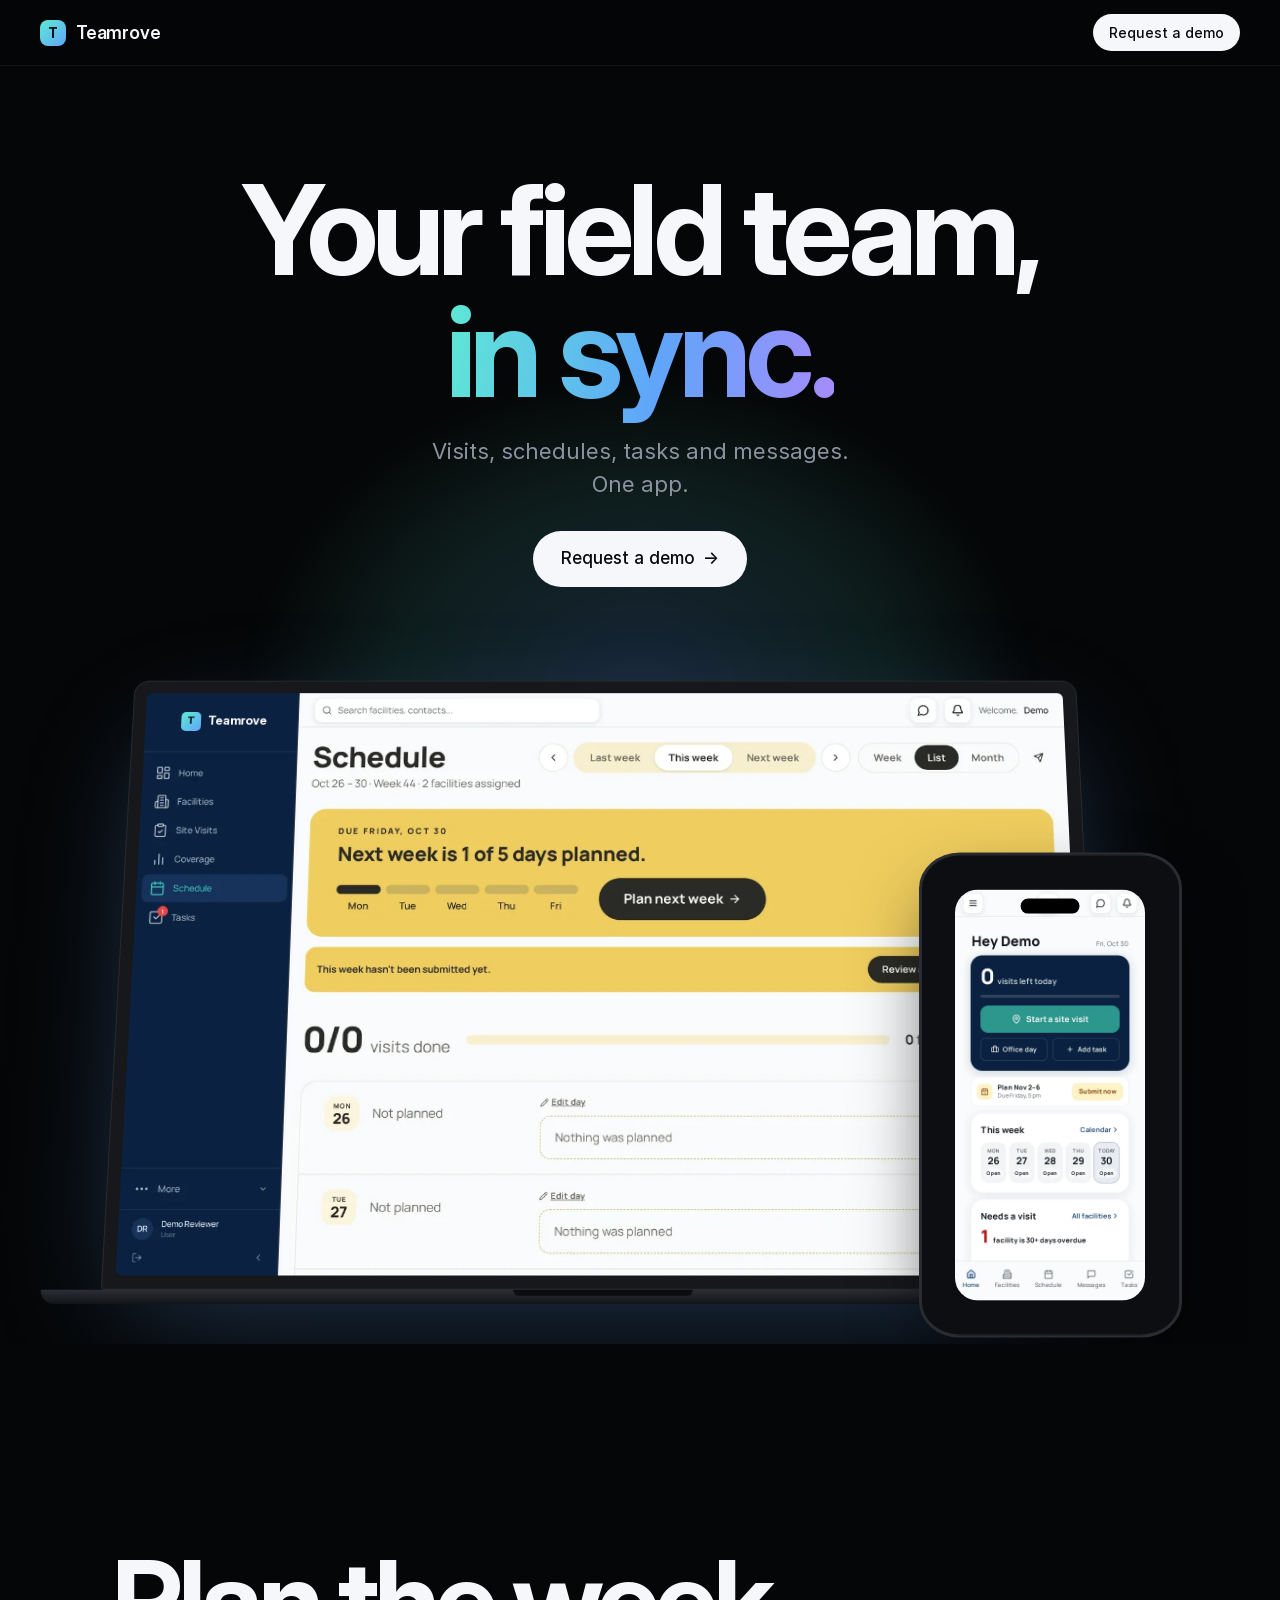
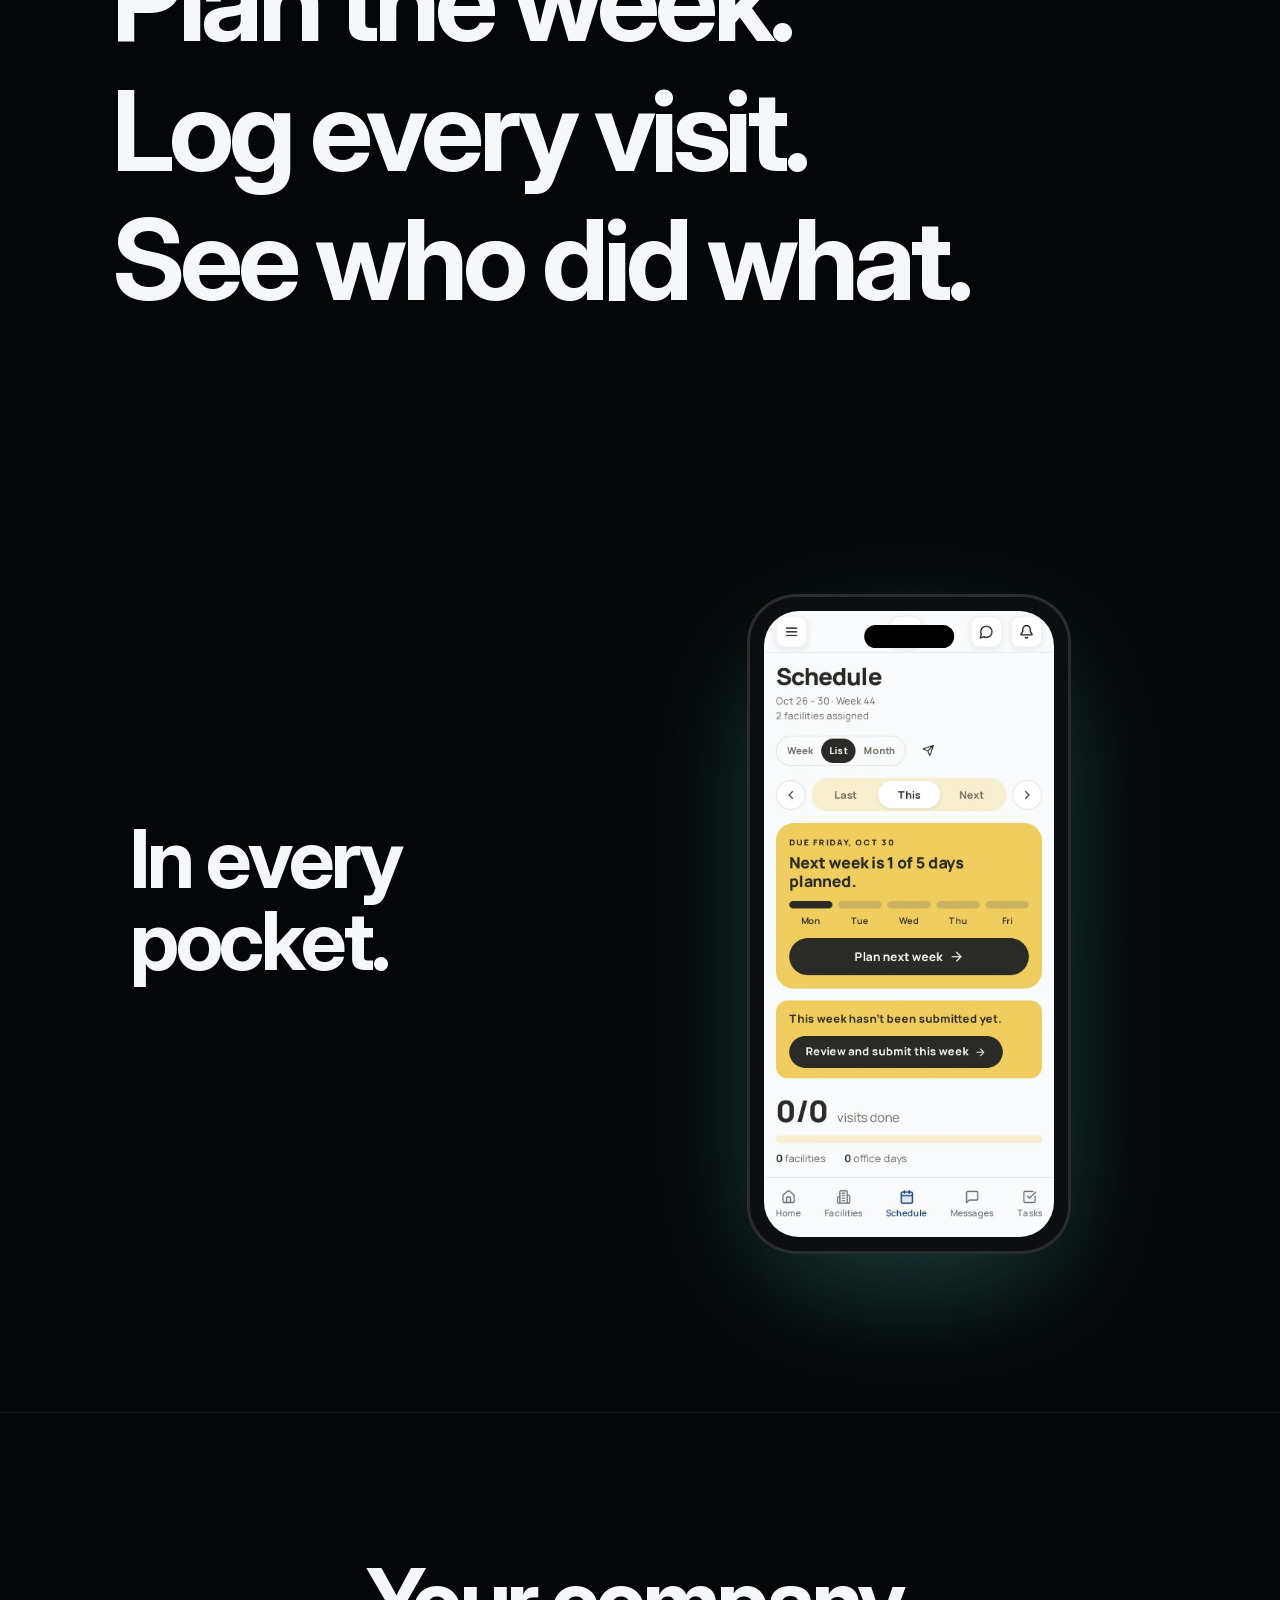
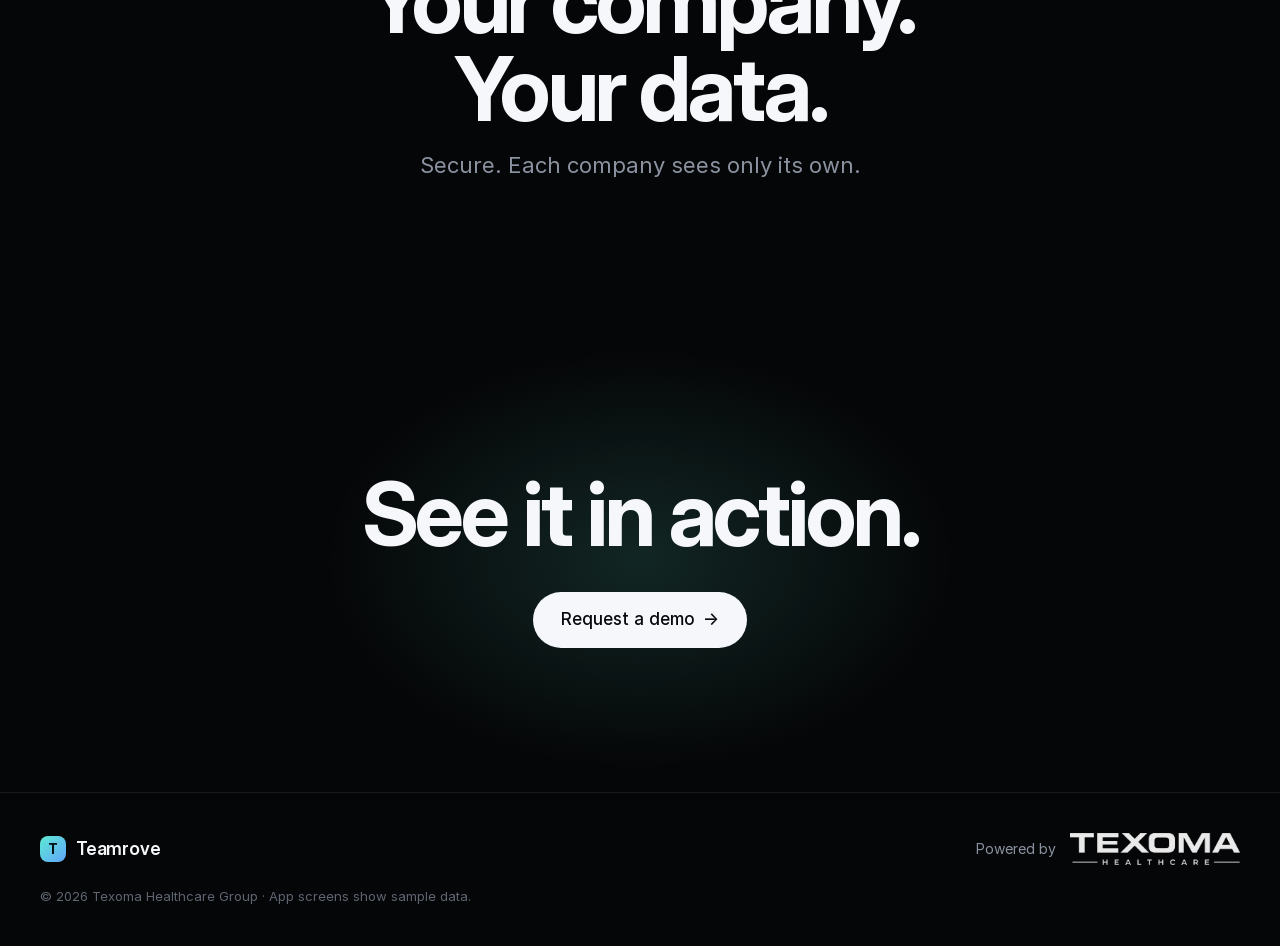
==== commit 5c995416: "Static fallbacks: Teamrove" ====
--- a/index.html
+++ b/index.html
@@ -3,7 +3,7 @@
 <head>
 <meta charset="utf-8">
 <meta name="viewport" content="width=device-width, initial-scale=1, viewport-fit=cover">
-<title>VitalOps — Your field team, in sync</title>
+<title>Teamrove — Your field team, in sync</title>
 <meta name="description" content="Visits, schedules, tasks and messages for teams in the field. One app.">
 <meta property="og:title" content="Your field team, in sync.">
 <meta property="og:description" content="Visits, schedules, tasks and messages. One app.">
@@ -21,7 +21,7 @@
 <a class="skip" href="#main">Skip to content</a>
 
 <header class="nav">
-  <a class="brand" href="#top" aria-label="Home"><span class="mark" data-initial aria-hidden="true">V</span><span data-product>VitalOps</span></a>
+  <a class="brand" href="#top" aria-label="Home"><span class="mark" data-initial aria-hidden="true">T</span><span data-product>Teamrove</span></a>
   <a class="btn btn-sm js-demo" href="#demo">Request a demo</a>
 </header>
 
@@ -38,7 +38,7 @@
       <div class="lid">
         <div class="scr">
           <img src="img/dash-schedule.webp" width="1600" height="1000" alt="The web dashboard showing this week's visit schedule for the team">
-          <span class="scr-brand" aria-hidden="true"><span class="scr-mark" data-initial>V</span><span data-product>VitalOps</span></span>
+          <span class="scr-brand" aria-hidden="true"><span class="scr-mark" data-initial>T</span><span data-product>Teamrove</span></span>
         </div>
       </div>
       <div class="base" aria-hidden="true"></div>
@@ -82,7 +82,7 @@
 </main>
 
 <footer class="footer">
-  <a class="brand" href="#top"><span class="mark" data-initial aria-hidden="true">V</span><span data-product>VitalOps</span></a>
+  <a class="brand" href="#top"><span class="mark" data-initial aria-hidden="true">T</span><span data-product>Teamrove</span></a>
   <div class="powered">
     <span>Powered by</span>
     <img src="img/texoma-logo-white.png" width="480" height="90" alt="Texoma Healthcare Group">
